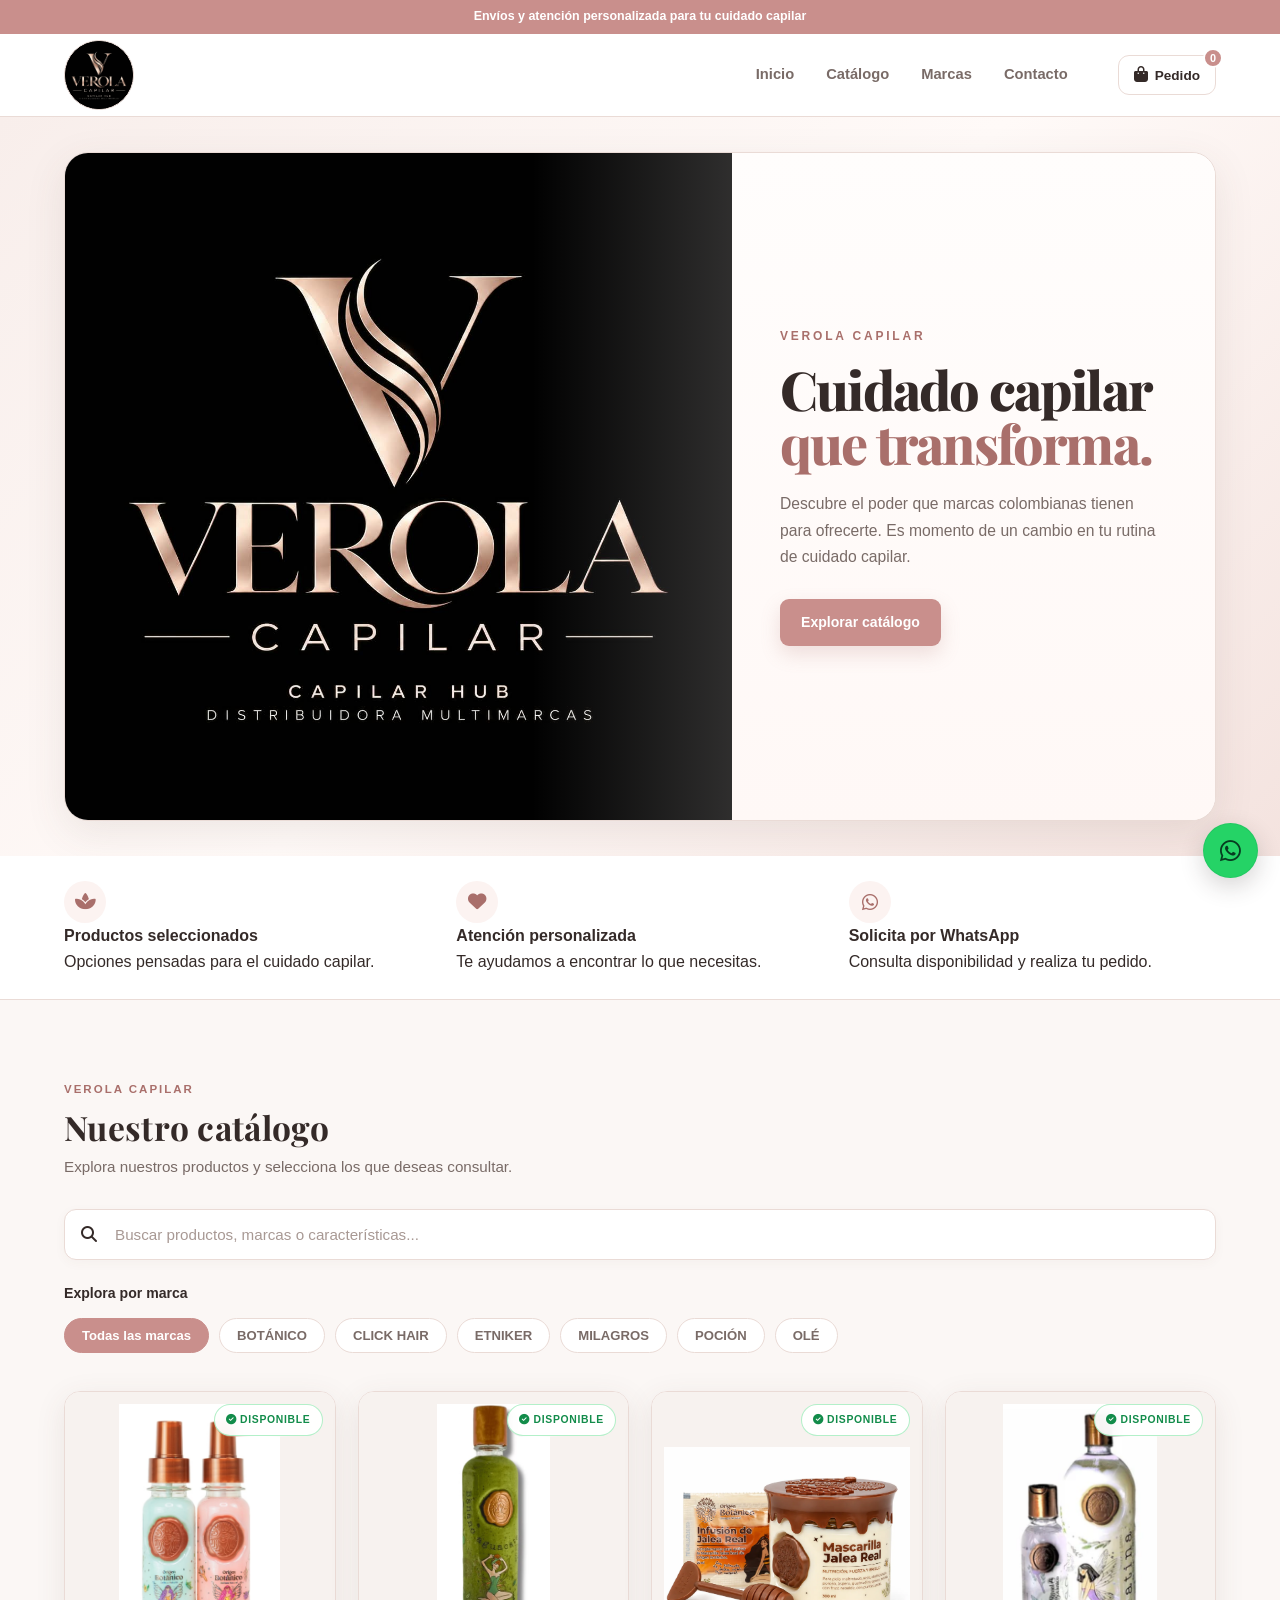
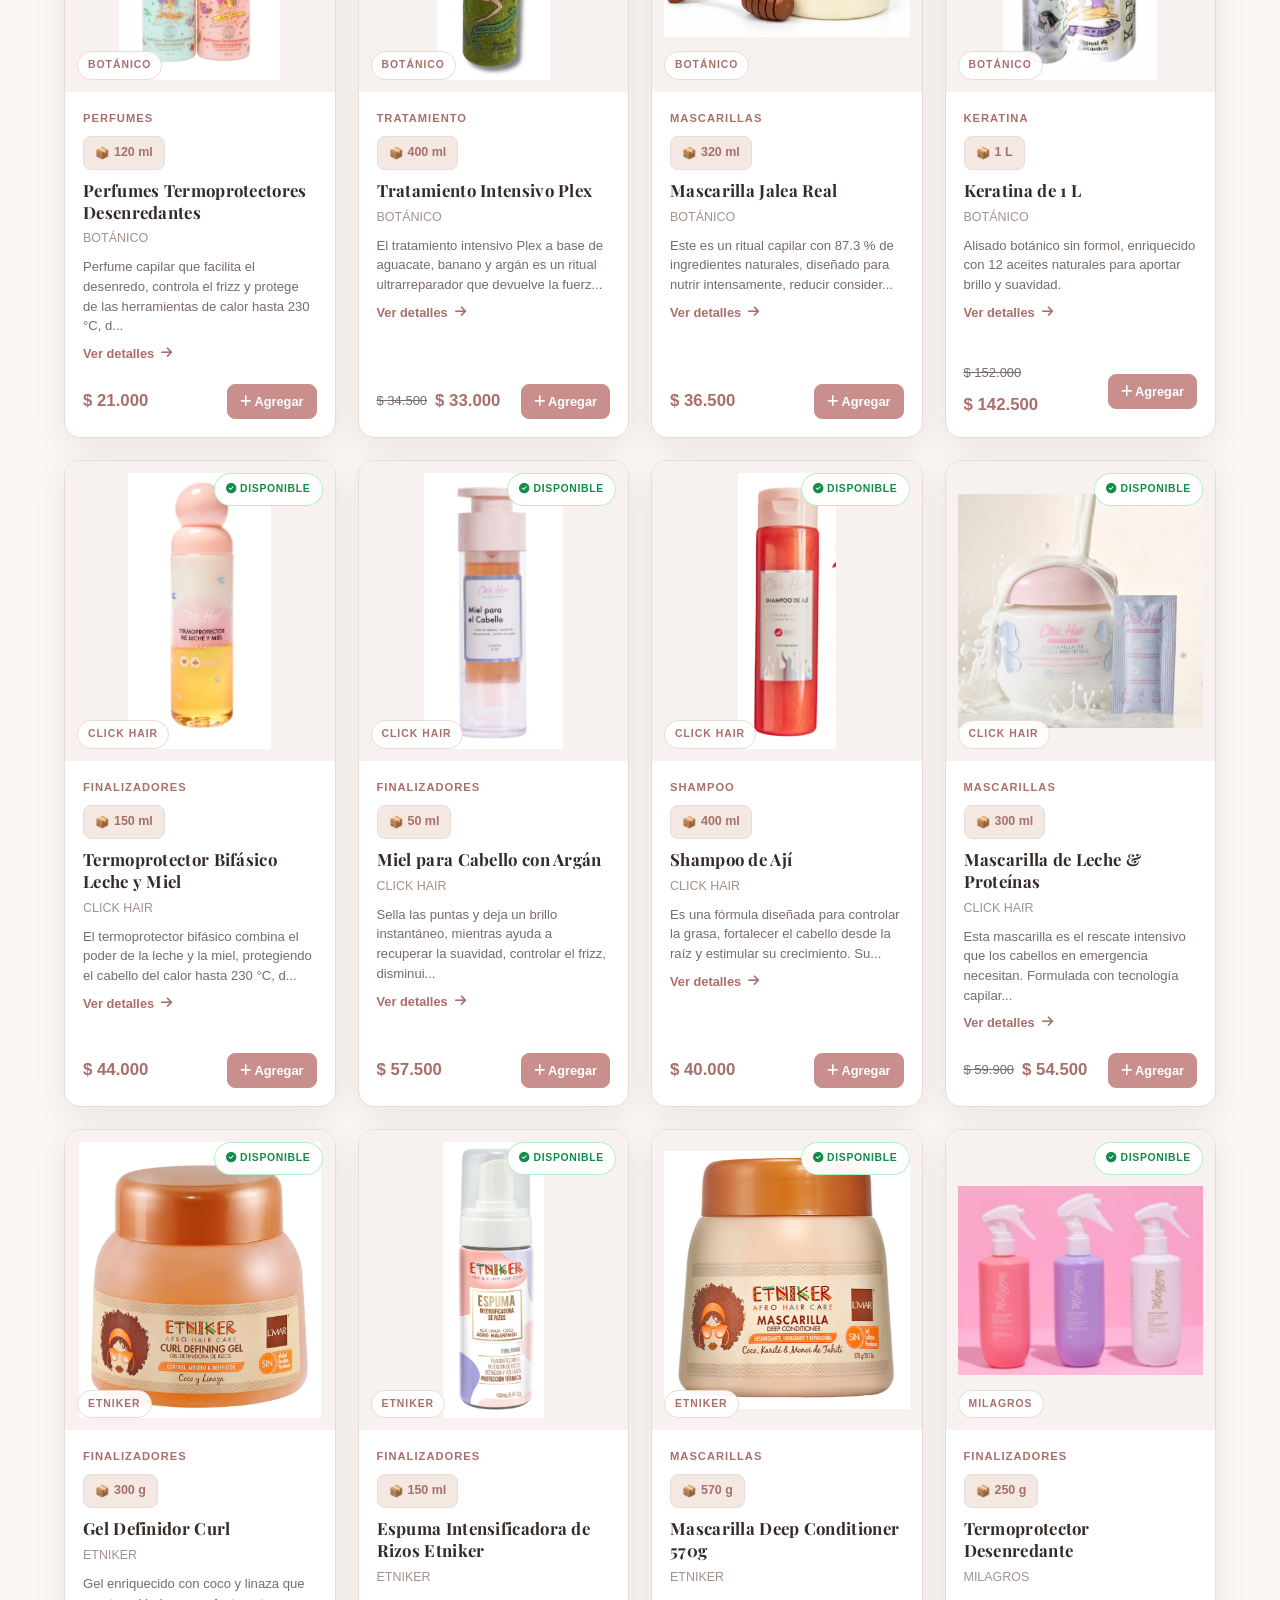
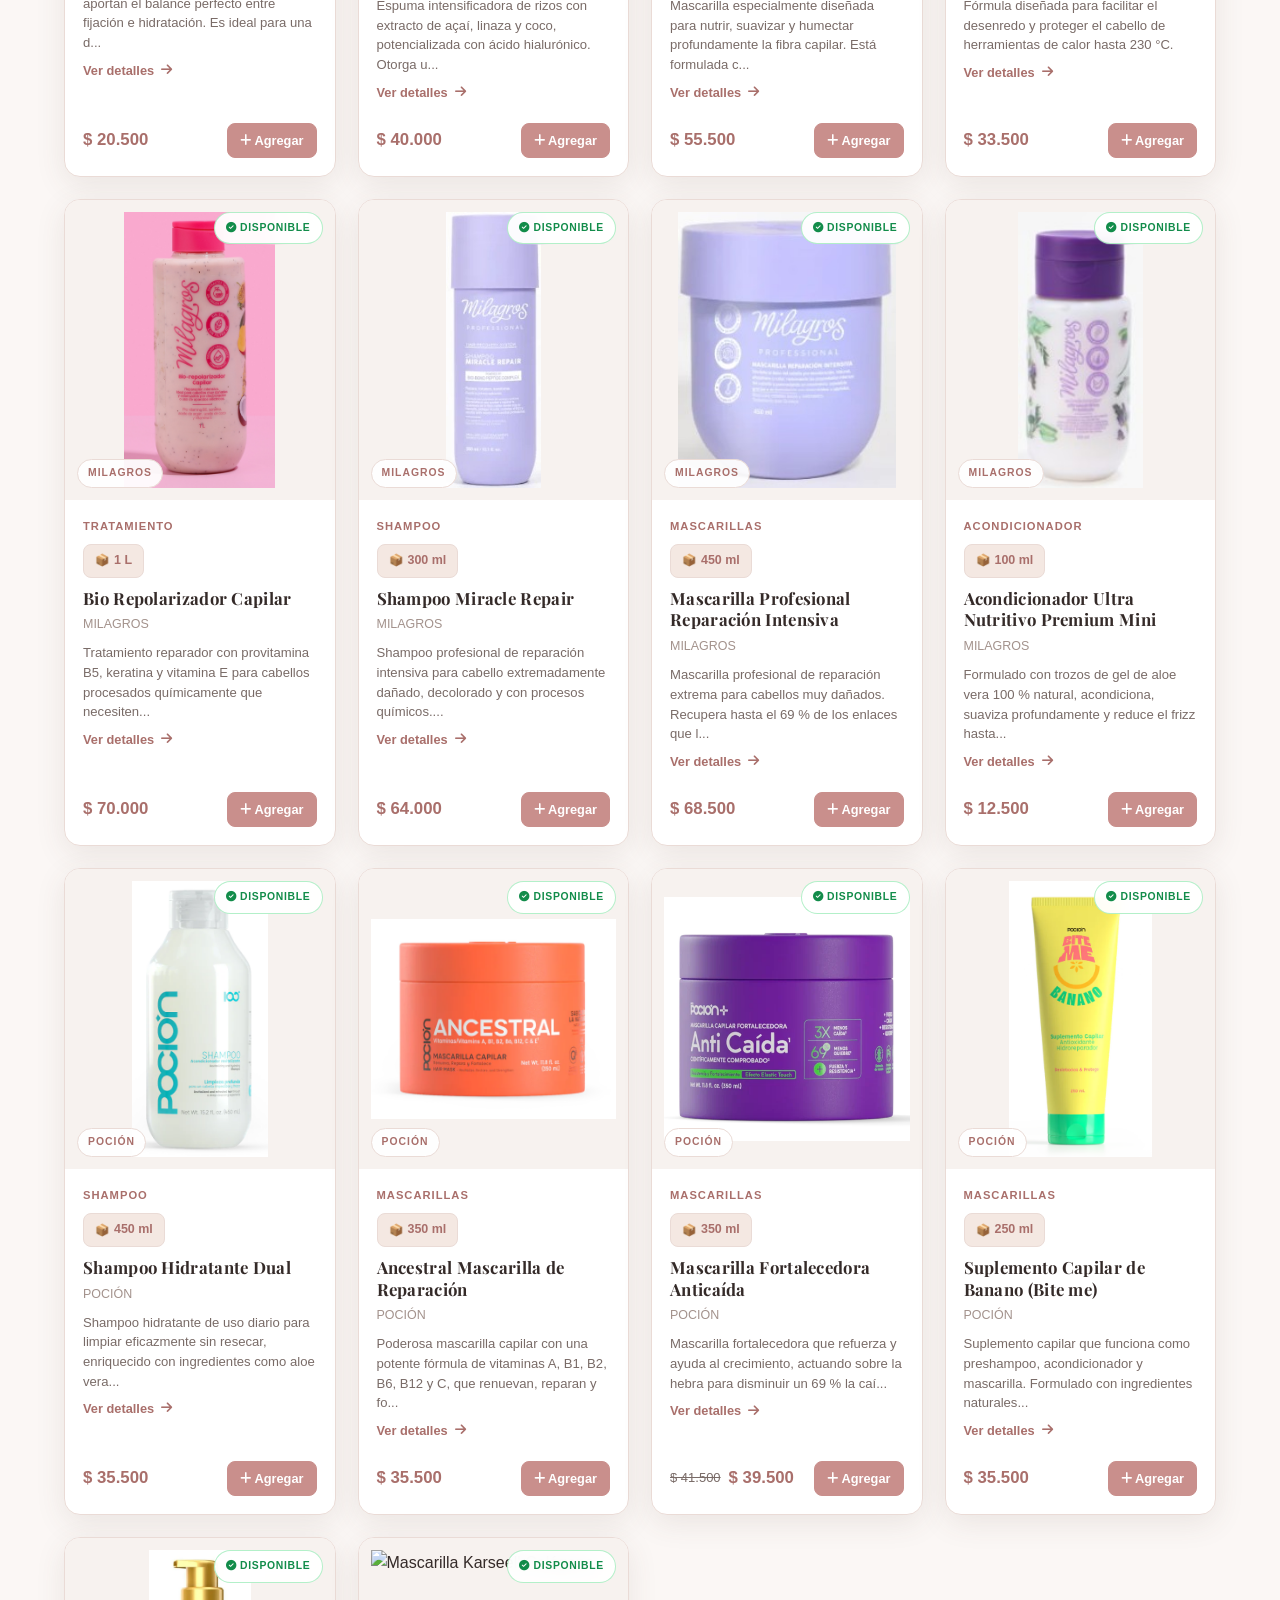
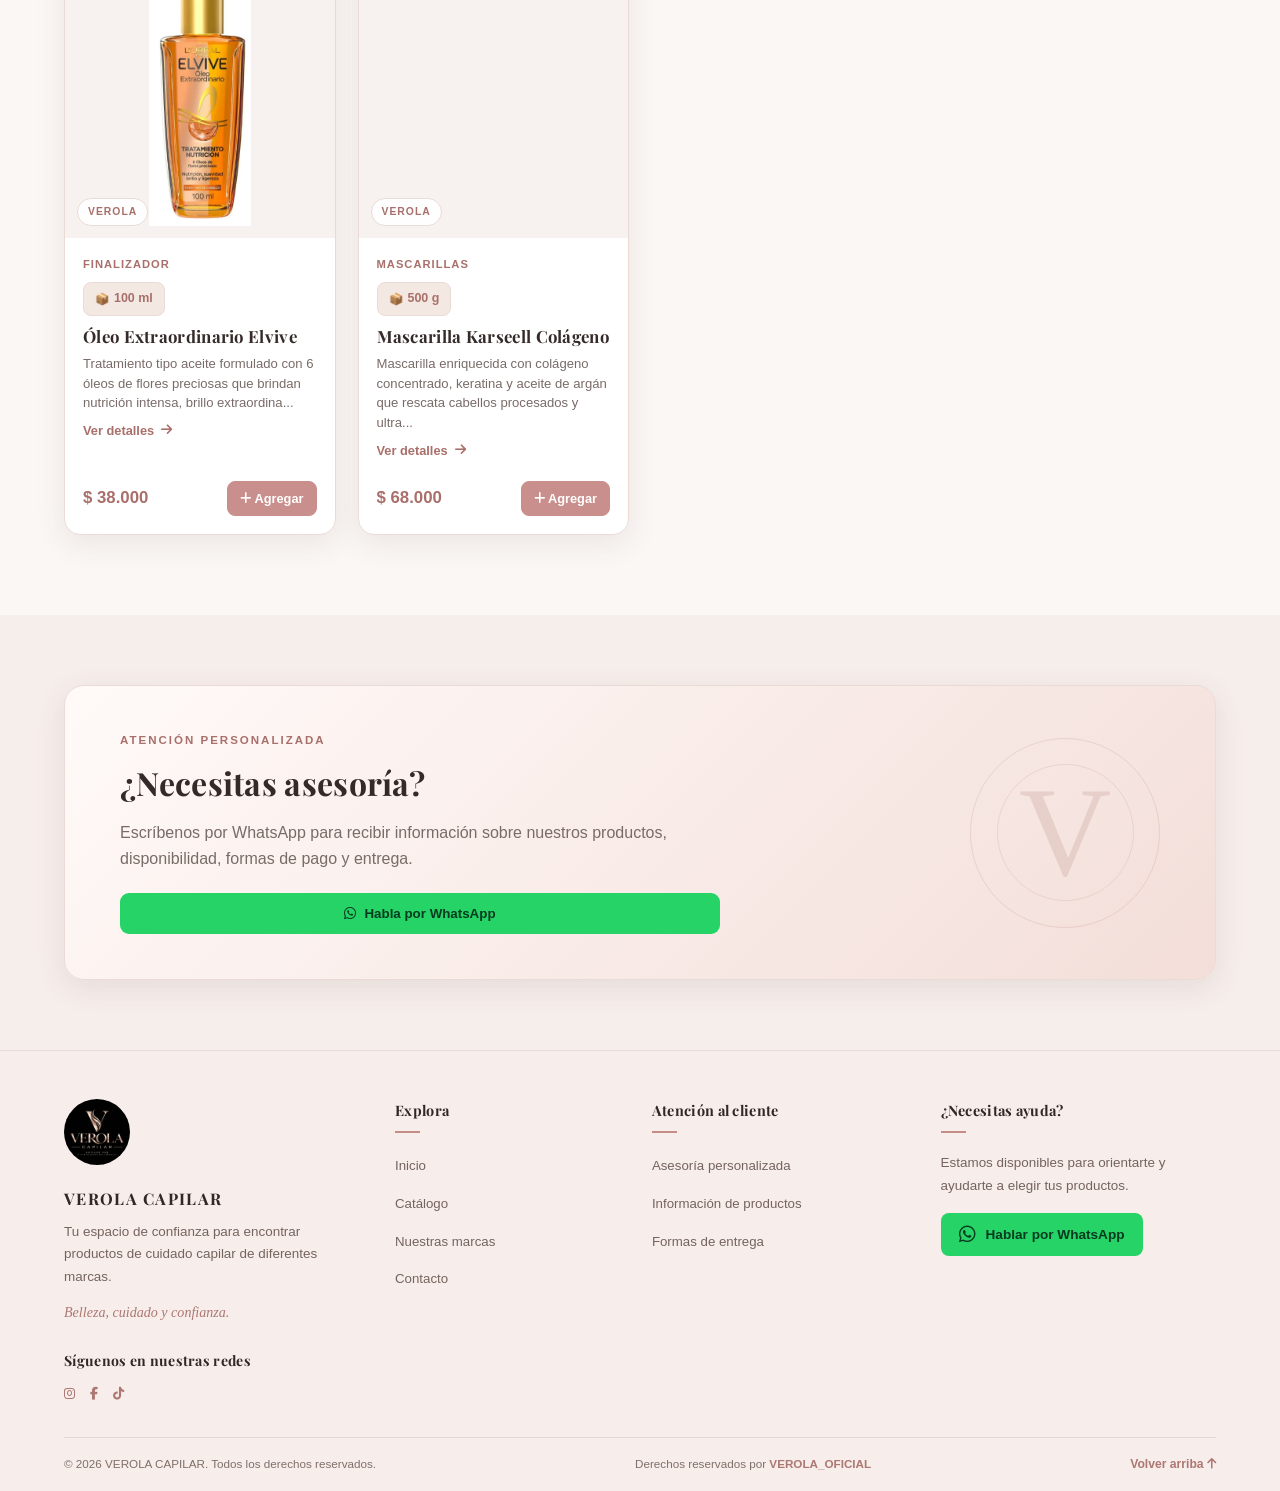
==== index.html @ 1de44d7d "Primera versión de VEROLA CAPILAR" ====
<!DOCTYPE html>
<html lang="es">

<head>
    <meta charset="UTF-8">
    <meta name="viewport" content="width=device-width, initial-scale=1.0">

    <meta
        name="description"
        content="VEROLA CAPILAR - Catálogo profesional de productos para el cuidado del cabello."
    >

    <meta name="theme-color" content="#c98f8c">

    <title>VEROLA CAPILAR | Catálogo</title>

    <!-- Fuentes e iconos -->
    <link
        rel="stylesheet"
        href="https://cdnjs.cloudflare.com/ajax/libs/font-awesome/6.7.2/css/all.min.css"
    >

    <!-- Estilos principales -->
    <link rel="stylesheet" href="css/styles.css">
</head>

<body>

    <!-- ==========================================
         BARRA SUPERIOR
    =========================================== -->

    <div class="top-bar">
        <div class="container top-bar-container">
            <span>
                Envíos y atención personalizada para tu cuidado capilar
            </span>
        </div>
    </div>


    <!-- ==========================================
         ENCABEZADO Y NAVEGACIÓN
    =========================================== -->

    <header class="header">
        <div class="container header-container">

            <!-- Logo -->
            <a
                href="index.html"
                class="logo"
                aria-label="VEROLA CAPILAR - Inicio"
            >
                <img
                    src="img/logo-verola.jpeg"
                    alt="Logo VEROLA CAPILAR"
                >
            </a>

            <!-- Menú principal -->
            <nav class="nav" aria-label="Navegación principal">
                <a href="index.html">Inicio</a>
                <a href="#catalogo">Catálogo</a>
                <a href="#marcas">Marcas</a>
                <a href="#contacto">Contacto</a>
            </nav>

            <!-- Botón del pedido -->
            <button
                type="button"
                class="cart-button"
                onclick="abrirCarrito()"
                aria-label="Abrir pedido"
            >
                <span class="cart-icon">
                    <i class="fa-solid fa-bag-shopping"></i>
                </span>

                <span class="cart-text">Pedido</span>

                <span
                    id="contador-carrito"
                    class="cart-counter"
                    aria-live="polite"
                >0</span>
            </button>

        </div>
    </header>


    <!-- ==========================================
         CONTENIDO PRINCIPAL
    =========================================== -->

    <main>

        <!-- Portada principal -->
        <section id="inicio" class="hero">
            <div class="container hero-container">

                <div class="hero-image">
                    <img
                        src="img/hero-verola.jpeg"
                        alt="Productos profesionales VEROLA CAPILAR"
                    >
                </div>

                <div class="hero-content">
                    <span class="hero-subtitle">
                        VEROLA CAPILAR
                    </span>

                    <h1>
                        Cuidado capilar
                        <span>que transforma.</span>
                    </h1>

                    <p>
                        Descubre el poder que
                        marcas colombianas tienen para ofrecerte.
                        Es momento de un cambio en tu rutina de cuidado capilar.
                    </p>

                    <div class="hero-actions">
                        <a
                            href="#catalogo"
                            class="button button-primary"
                        >
                            Explorar catálogo
                        </a>
                    </div>
                </div>

            </div>
        </section>


        <!-- Portada individual de cada marca -->
        <section
            id="marca-portada"
            class="brand-hero"
            hidden
        >
            <div class="container brand-hero-inner">

                <a class="brand-back" href="index.html">
                    <i class="fa-solid fa-arrow-left"></i>
                    Volver a todas las marcas
                </a>

                <div class="brand-logo-frame">
                    <img
                        id="brand-logo-image"
                        src=""
                        alt=""
                        hidden
                    >

                    <span
                        id="brand-logo-text"
                        class="brand-logo-text"
                    >
                        MILAGROS
                    </span>
                </div>

                <span class="section-eyebrow">
                    CATÁLOGO POR MARCA
                </span>

                <h1 id="brand-title">
                    Productos MILAGROS
                </h1>

                <p id="brand-description">
                    Descubre los productos de esta marca.
                </p>

                <a
                    href="#catalogo"
                    class="button button-primary"
                >
                    Ver productos
                </a>

            </div>
        </section>


        <!-- Beneficios de la tienda -->
        <section class="benefits">
            <div class="container benefits-grid">

                <div class="benefit-item">
                    <span class="benefit-icon">
                        <i class="fa-solid fa-spa"></i>
                    </span>

                    <div>
                        <strong>Productos seleccionados</strong>
                        <p>
                            Opciones pensadas para el cuidado capilar.
                        </p>
                    </div>
                </div>

                <div class="benefit-item">
                    <span class="benefit-icon">
                        <i class="fa-solid fa-heart"></i>
                    </span>

                    <div>
                        <strong>Atención personalizada</strong>
                        <p>
                            Te ayudamos a encontrar lo que necesitas.
                        </p>
                    </div>
                </div>

                <div class="benefit-item">
                    <span class="benefit-icon">
                        <i class="fa-brands fa-whatsapp"></i>
                    </span>

                    <div>
                        <strong>Solicita por WhatsApp</strong>
                        <p>
                            Consulta disponibilidad y realiza tu pedido.
                        </p>
                    </div>
                </div>

            </div>
        </section>


        <!-- ======================================
             CATÁLOGO DE PRODUCTOS
        ======================================= -->

        <section id="catalogo" class="catalogo">
            <div class="container">

                <!-- Encabezado del catálogo -->
                <div class="section-header">
                    <span class="section-eyebrow">
                        VEROLA CAPILAR
                    </span>

                    <h2>Nuestro catálogo</h2>

                    <p>
                        Explora nuestros productos y selecciona
                        los que deseas consultar.
                    </p>
                </div>

                <!-- Buscador -->
                <div class="search-container">
                    <div class="search-box">

                        <span
                            class="search-icon"
                            aria-hidden="true"
                        >
                            <i class="fa-solid fa-magnifying-glass"></i>
                        </span>

                        <input
                            type="search"
                            id="buscador"
                            placeholder="Buscar productos, marcas o características..."
                            autocomplete="off"
                            oninput="buscarProductos()"
                            aria-label="Buscar productos"
                        >

                    </div>
                </div>

                <!-- Filtros por marca -->
                <div class="filter-title" id="marcas">
                    <span>Explora por marca</span>
                </div>

                <div
                    id="categorias"
                    class="categories"
                    aria-label="Marcas de productos"
                >
                    <!-- Las marcas se generan desde app.js -->
                </div>

                <!-- Contenedor de productos -->
                <div
                    id="productos"
                    class="products-grid"
                    aria-live="polite"
                >
                    <!-- Los productos se generan desde app.js -->
                </div>

            </div>
        </section>


        <!-- ======================================
             CONTACTO Y ASESORÍA
        ======================================= -->

        <section id="contacto" class="contact-section">
            <div class="container">

                <div class="contact-card">

                    <div class="contact-content">
                        <span class="section-eyebrow">
                            ATENCIÓN PERSONALIZADA
                        </span>

                        <h2>¿Necesitas asesoría?</h2>

                        <p>
                            Escríbenos por WhatsApp para recibir
                            información sobre nuestros productos,
                            disponibilidad, formas de pago y entrega.
                        </p>

                        <button
                            type="button"
                            class="whatsapp-button contact-whatsapp"
                            onclick="solicitarAsesoriasWhatsApp()"
                        >
                            <i class="fa-brands fa-whatsapp"></i>
                            <span>Habla por WhatsApp</span>
                        </button>
                    </div>

                    <div class="contact-decoration">
                        <span>V</span>
                    </div>

                </div>

            </div>
        </section>

    </main>


    <!-- ==========================================
         CARRITO DE COMPRAS / PEDIDO
    =========================================== -->

    <div
        id="carrito-overlay"
        class="cart-overlay"
        onclick="cerrarCarrito(event)"
    >
        <aside
            class="cart"
            role="dialog"
            aria-modal="true"
            aria-labelledby="titulo-carrito"
        >

            <!-- Cabecera -->
            <div class="cart-header">
                <div>
                    <span class="cart-eyebrow">
                        VEROLA CAPILAR
                    </span>

                    <h2 id="titulo-carrito">
                        Tu pedido
                    </h2>
                </div>

                <button
                    type="button"
                    class="close-cart"
                    onclick="cerrarCarrito()"
                    aria-label="Cerrar pedido"
                >
                    <i class="fa-solid fa-xmark"></i>
                </button>
            </div>

            <!-- Productos seleccionados -->
            <div id="carrito-productos">
                <!-- El contenido se genera desde app.js -->
            </div>

            <!-- Resumen y acciones -->
            <div class="cart-footer">

                <div class="cart-total">
                    <span>Total aproximado</span>

                    <strong id="carrito-total">
                        $0
                    </strong>
                </div>

                <button
                    type="button"
                    class="whatsapp-button"
                    onclick="enviarPedidoWhatsApp()"
                >
                    <i class="fa-brands fa-whatsapp"></i>
                    <span>Solicitar pedido por WhatsApp</span>
                </button>

                <button
                    type="button"
                    class="clear-cart"
                    onclick="vaciarCarrito()"
                >
                    <i class="fa-solid fa-trash-can"></i>
                    Vaciar pedido
                </button>

            </div>

        </aside>
    </div>


    <!-- ==========================================
         BOTÓN FLOTANTE DE WHATSAPP
    =========================================== -->

    <button
        type="button"
        class="whatsapp-floating"
        onclick="solicitarAsesoriasWhatsApp()"
        aria-label="Contactar a VEROLA CAPILAR por WhatsApp"
        title="Hablar por WhatsApp"
    >
        <i class="fa-brands fa-whatsapp"></i>
    </button>


    <!-- ==========================================
         PIE DE PÁGINA
    =========================================== -->

    <footer id="footer" class="footer">
        <div class="container footer-container">

            <div class="footer-grid">

                <!-- Información de la marca -->
                <div class="footer-brand">
                    <img
                        src="img/logo-verola.jpeg"
                        alt="VEROLA CAPILAR"
                        class="footer-logo"
                    >

                    <h3>VEROLA CAPILAR</h3>

                    <p>
                        Tu espacio de confianza para encontrar
                        productos de cuidado capilar de diferentes marcas.
                    </p>

                    <span class="footer-slogan">
                        Belleza, cuidado y confianza.
                    </span>
                </div>

                <!-- Navegación -->
                <div class="footer-column">
                    <h4>Explora</h4>

                    <ul>
                        <li><a href="#inicio">Inicio</a></li>
                        <li><a href="#catalogo">Catálogo</a></li>
                        <li><a href="#marcas">Nuestras marcas</a></li>
                        <li><a href="#contacto">Contacto</a></li>
                    </ul>
                </div>

                <!-- Atención al cliente -->
                <div class="footer-column">
                    <h4>Atención al cliente</h4>

                    <ul>
                        <li>
                            <a
                                href="#contacto"
                                onclick="solicitarAsesoriasWhatsApp(); return false;"
                            >
                                Asesoría personalizada
                            </a>
                        </li>

                        <li>
                            <a
                                href="#contacto"
                                onclick="solicitarAsesoriasWhatsApp(); return false;"
                            >
                                Información de productos
                            </a>
                        </li>

                        <li>
                            <a
                                href="#contacto"
                                onclick="solicitarAsesoriasWhatsApp(); return false;"
                            >
                                Formas de entrega
                            </a>
                        </li>
                    </ul>
                </div>

                <!-- Contacto por WhatsApp -->
                <div class="footer-column footer-contact">
                    <h4>¿Necesitas ayuda?</h4>

                    <p>
                        Estamos disponibles para orientarte
                        y ayudarte a elegir tus productos.
                    </p>

                    <button
                        type="button"
                        class="footer-whatsapp"
                        onclick="solicitarAsesoriasWhatsApp()"
                    >
                        <i class="fa-brands fa-whatsapp"></i>
                        <span>Hablar por WhatsApp</span>
                    </button>
                </div>

            </div>


            <!-- Redes sociales -->
            <div class="footer-social">
                <h4>Síguenos en nuestras redes</h4>

                <div class="social-links">
                    <a
                        href="#"
                        aria-label="Instagram"
                        title="Instagram"
                    >
                        <i class="fa-brands fa-instagram"></i>
                    </a>

                    <a
                        href="#"
                        aria-label="Facebook"
                        title="Facebook"
                    >
                        <i class="fa-brands fa-facebook-f"></i>
                    </a>

                    <a
                        href="#"
                        aria-label="TikTok"
                        title="TikTok"
                    >
                        <i class="fa-brands fa-tiktok"></i>
                    </a>
                </div>
            </div>


            <!-- Información legal y navegación superior -->
            <div class="footer-bottom">
                <p>
                    © <span id="footer-year"></span>
                    VEROLA CAPILAR. Todos los derechos reservados.
                </p>

                <p>
                    Derechos reservados por
                    <strong>VEROLA_OFICIAL</strong>
                </p>

                <button
                    type="button"
                    class="back-to-top"
                    onclick="volverAlInicio()"
                >
                    Volver arriba
                    <i class="fa-solid fa-arrow-up"></i>
                </button>
            </div>

        </div>
    </footer>


    <!-- ==========================================
         ARCHIVOS JAVASCRIPT
    =========================================== -->

    <!-- Datos de los productos -->
    <script src="data/products.js"></script>

    <!-- Funcionalidades de la aplicación -->
    <script src="js/app.js"></script>

</body>
</html>
---- css/styles.css ----
/* ==========================================
   VEROLA CAPILAR
   ARCHIVO PRINCIPAL DE ESTILOS
========================================== */

@import url("./variables.css");
@import url("./base.css");

@import url("./header.css");
@import url("./hero.css");

@import url("./catalogo.css");
@import url("./productos.css");
/* @import url("./gallery.css"); */
@import url("./marcas.css");

@import url("./contacto.css");
@import url("./carrito.css");
@import url("./footer.css");

@import url("./responsive.css");
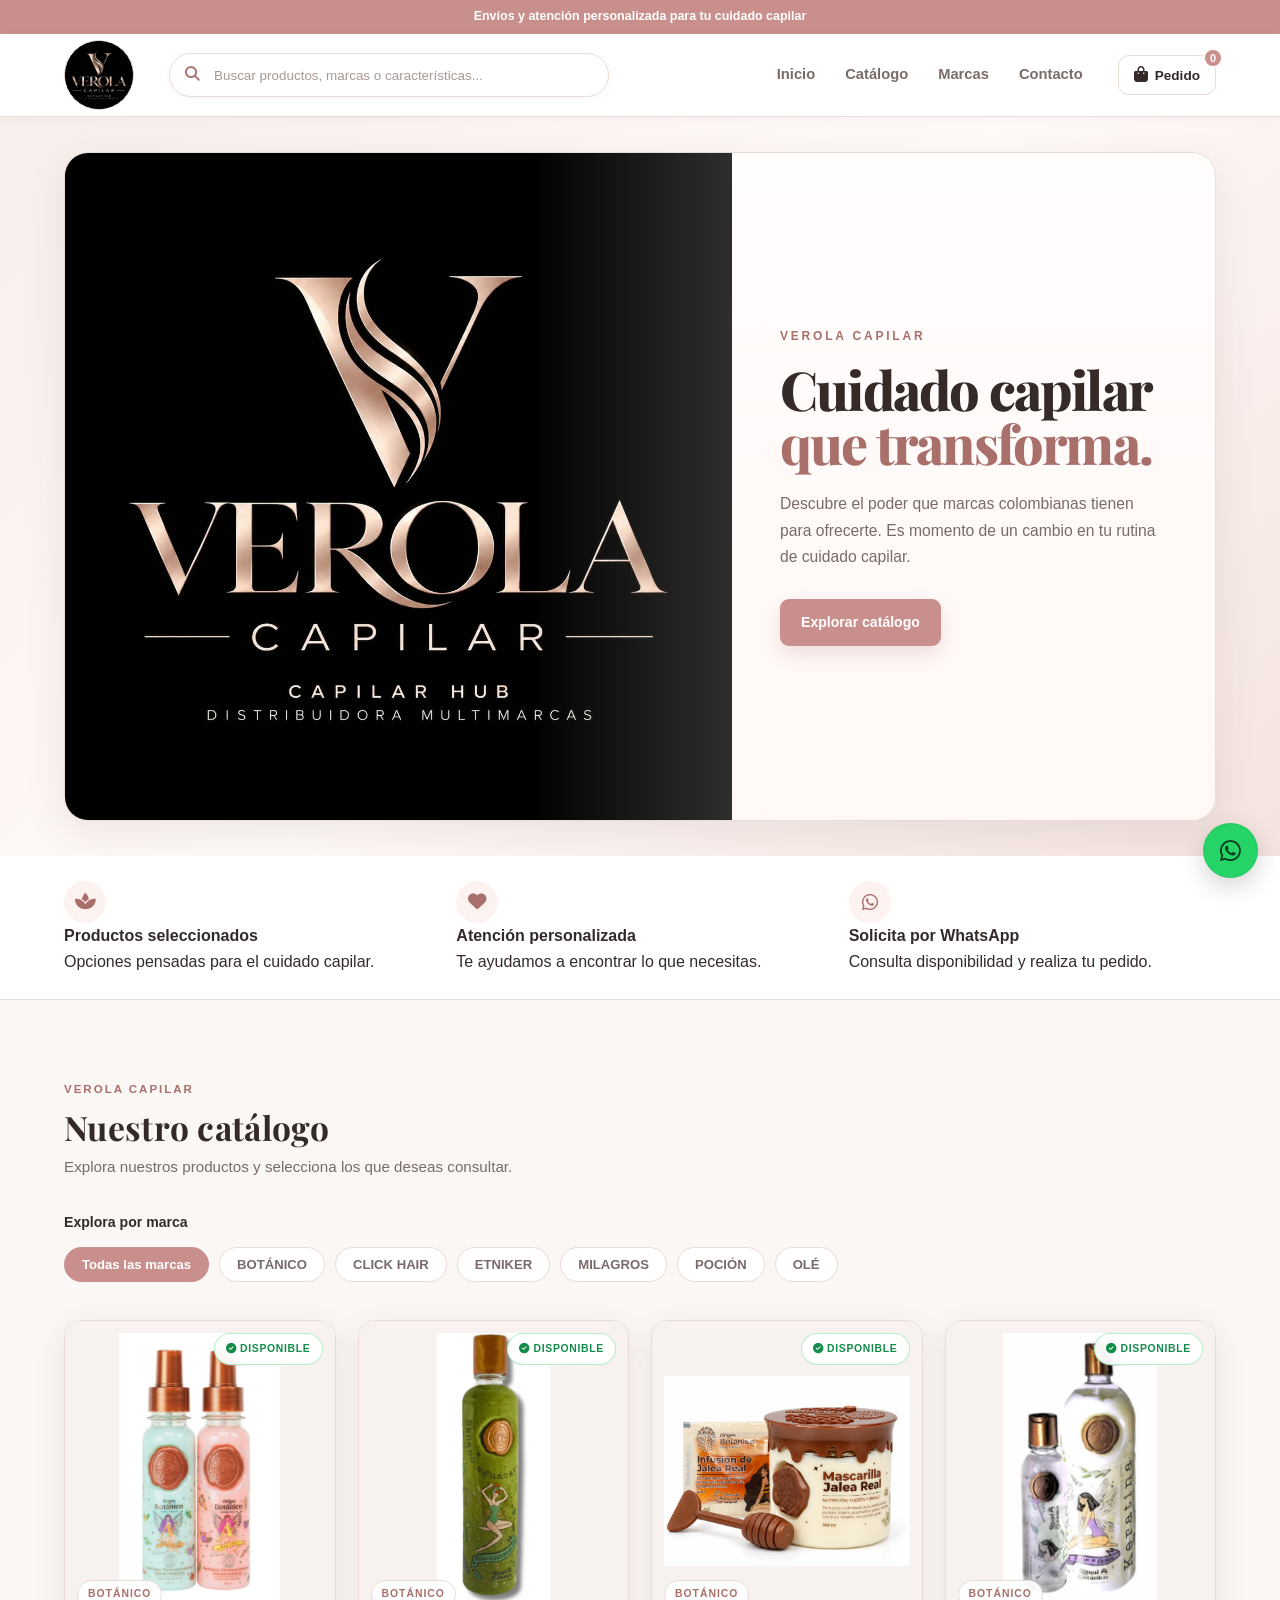
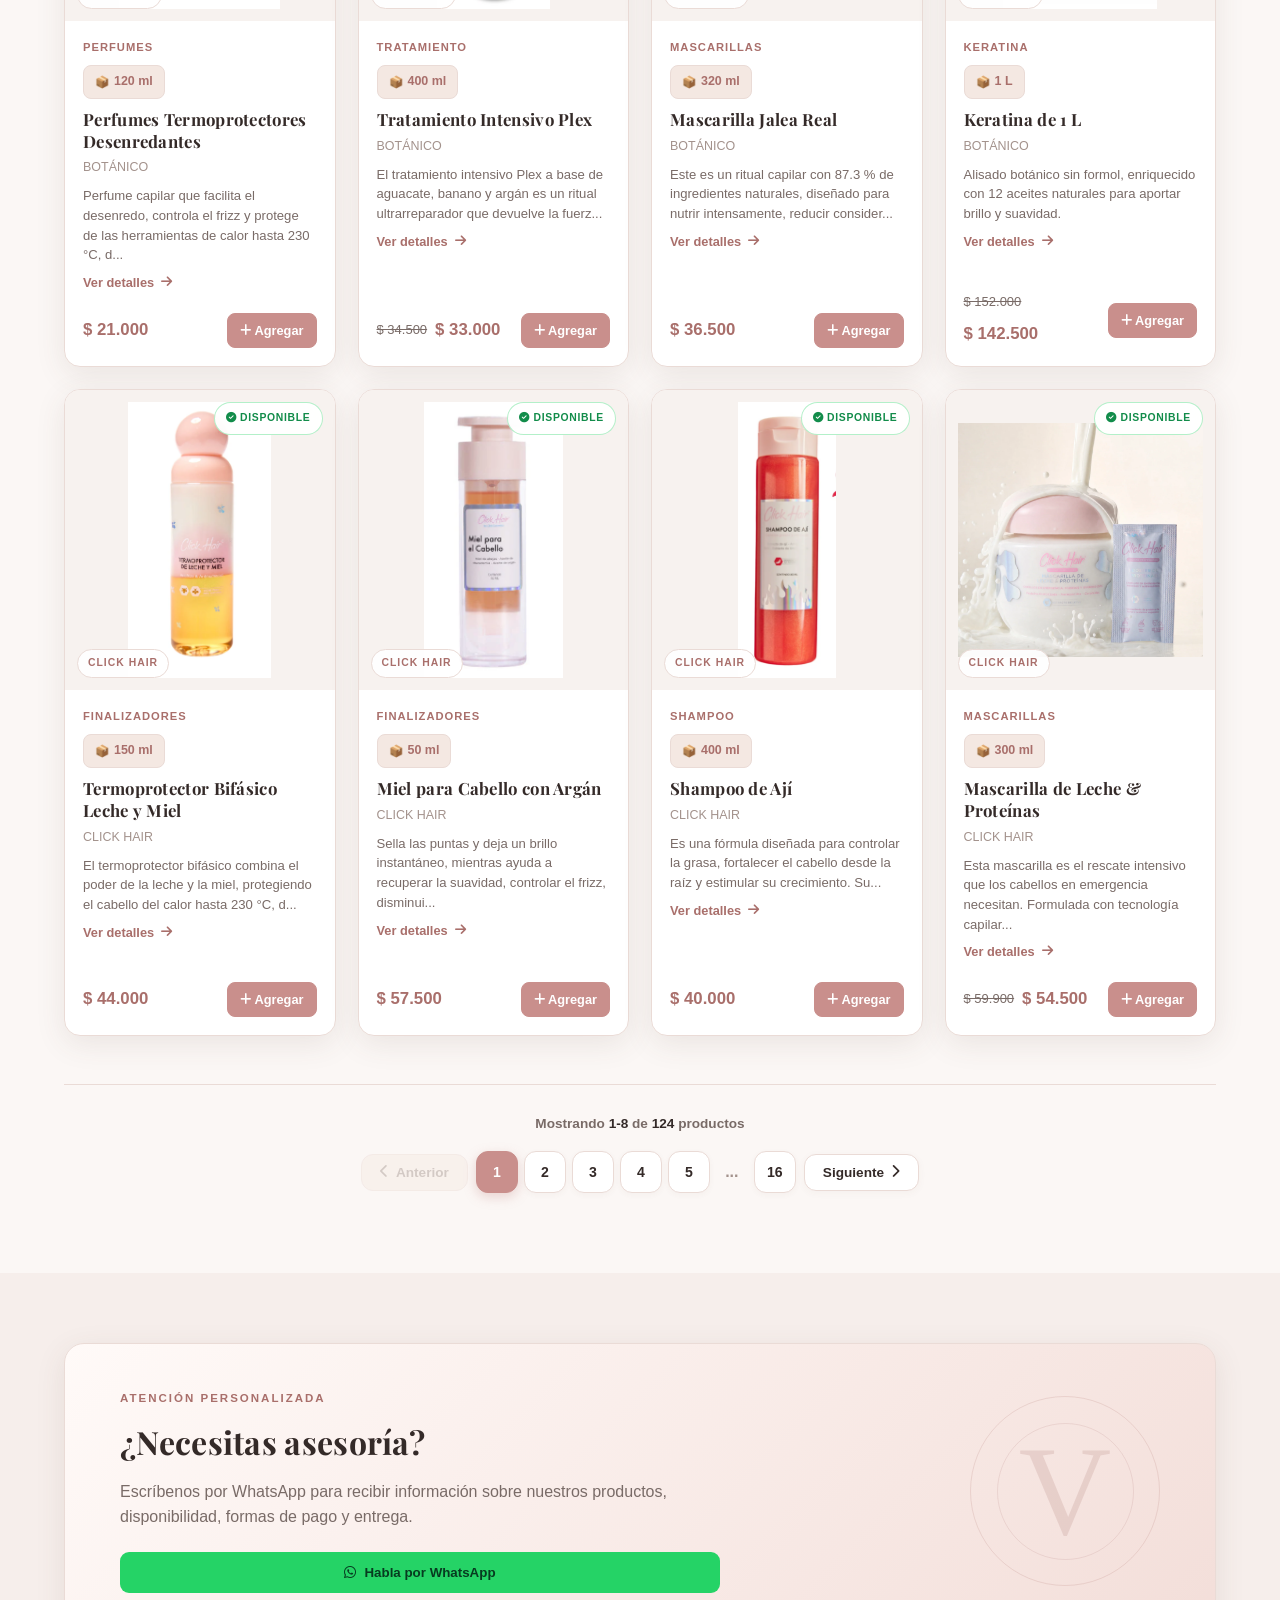
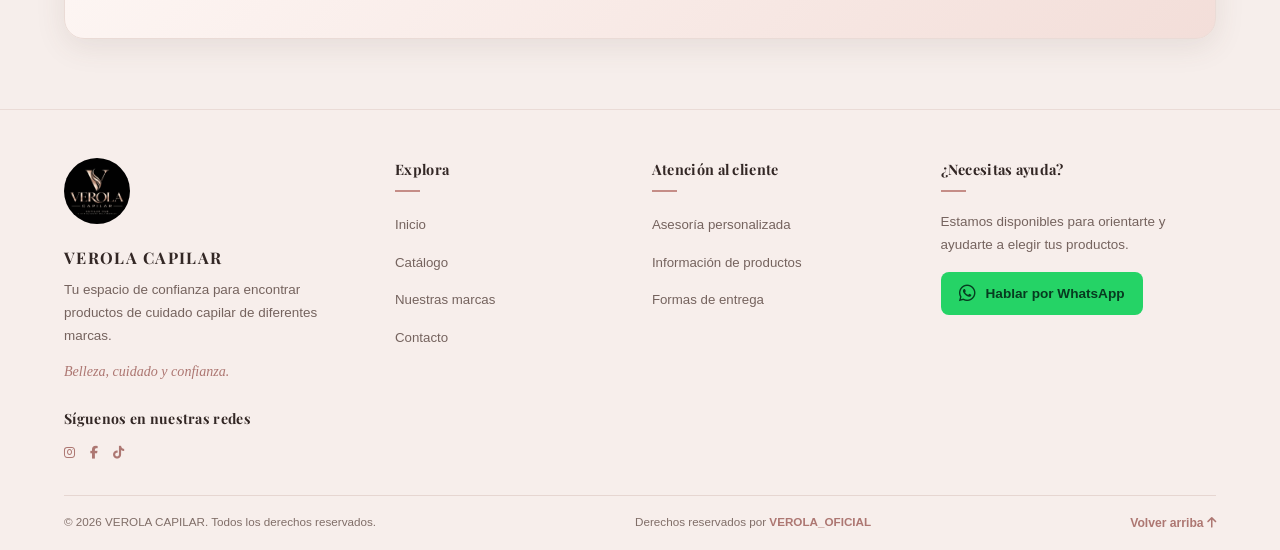
==== commit 3e715aa7: "Add search functionality in header and pagination component" ====
--- a/index.html
+++ b/index.html
@@ -58,6 +58,38 @@
                     alt="Logo VEROLA CAPILAR"
                 >
             </a>
+
+            <!-- Buscador en la parte superior -->
+            <div class="header-search">
+                <div class="search-box">
+                    <span
+                        class="search-icon"
+                        aria-hidden="true"
+                    >
+                        <i class="fa-solid fa-magnifying-glass"></i>
+                    </span>
+
+                    <input
+                        type="search"
+                        id="buscador"
+                        placeholder="Buscar productos, marcas o características..."
+                        autocomplete="off"
+                        oninput="buscarProductos()"
+                        aria-label="Buscar productos"
+                    >
+
+                    <button
+                        type="button"
+                        id="buscador-clear"
+                        class="search-clear-btn"
+                        onclick="limpiarBuscador()"
+                        aria-label="Limpiar búsqueda"
+                        hidden
+                    >
+                        <i class="fa-solid fa-xmark"></i>
+                    </button>
+                </div>
+            </div>
 
             <!-- Menú principal -->
             <nav class="nav" aria-label="Navegación principal">
@@ -258,30 +290,7 @@
                     </p>
                 </div>
 
-                <!-- Buscador -->
-                <div class="search-container">
-                    <div class="search-box">
-
-                        <span
-                            class="search-icon"
-                            aria-hidden="true"
-                        >
-                            <i class="fa-solid fa-magnifying-glass"></i>
-                        </span>
-
-                        <input
-                            type="search"
-                            id="buscador"
-                            placeholder="Buscar productos, marcas o características..."
-                            autocomplete="off"
-                            oninput="buscarProductos()"
-                            aria-label="Buscar productos"
-                        >
-
-                    </div>
-                </div>
-
-                <!-- Filtros por marca -->
+                                <!-- Filtros por marca -->
                 <div class="filter-title" id="marcas">
                     <span>Explora por marca</span>
                 </div>
@@ -302,6 +311,16 @@
                 >
                     <!-- Los productos se generan desde app.js -->
                 </div>
+
+
+                <!-- Paginación de productos -->
+                <nav
+                    id="paginacion"
+                    class="pagination-container"
+                    aria-label="Paginación de productos"
+                >
+                    <!-- Generado dinámicamente desde app.js -->
+                </nav>
 
             </div>
         </section>
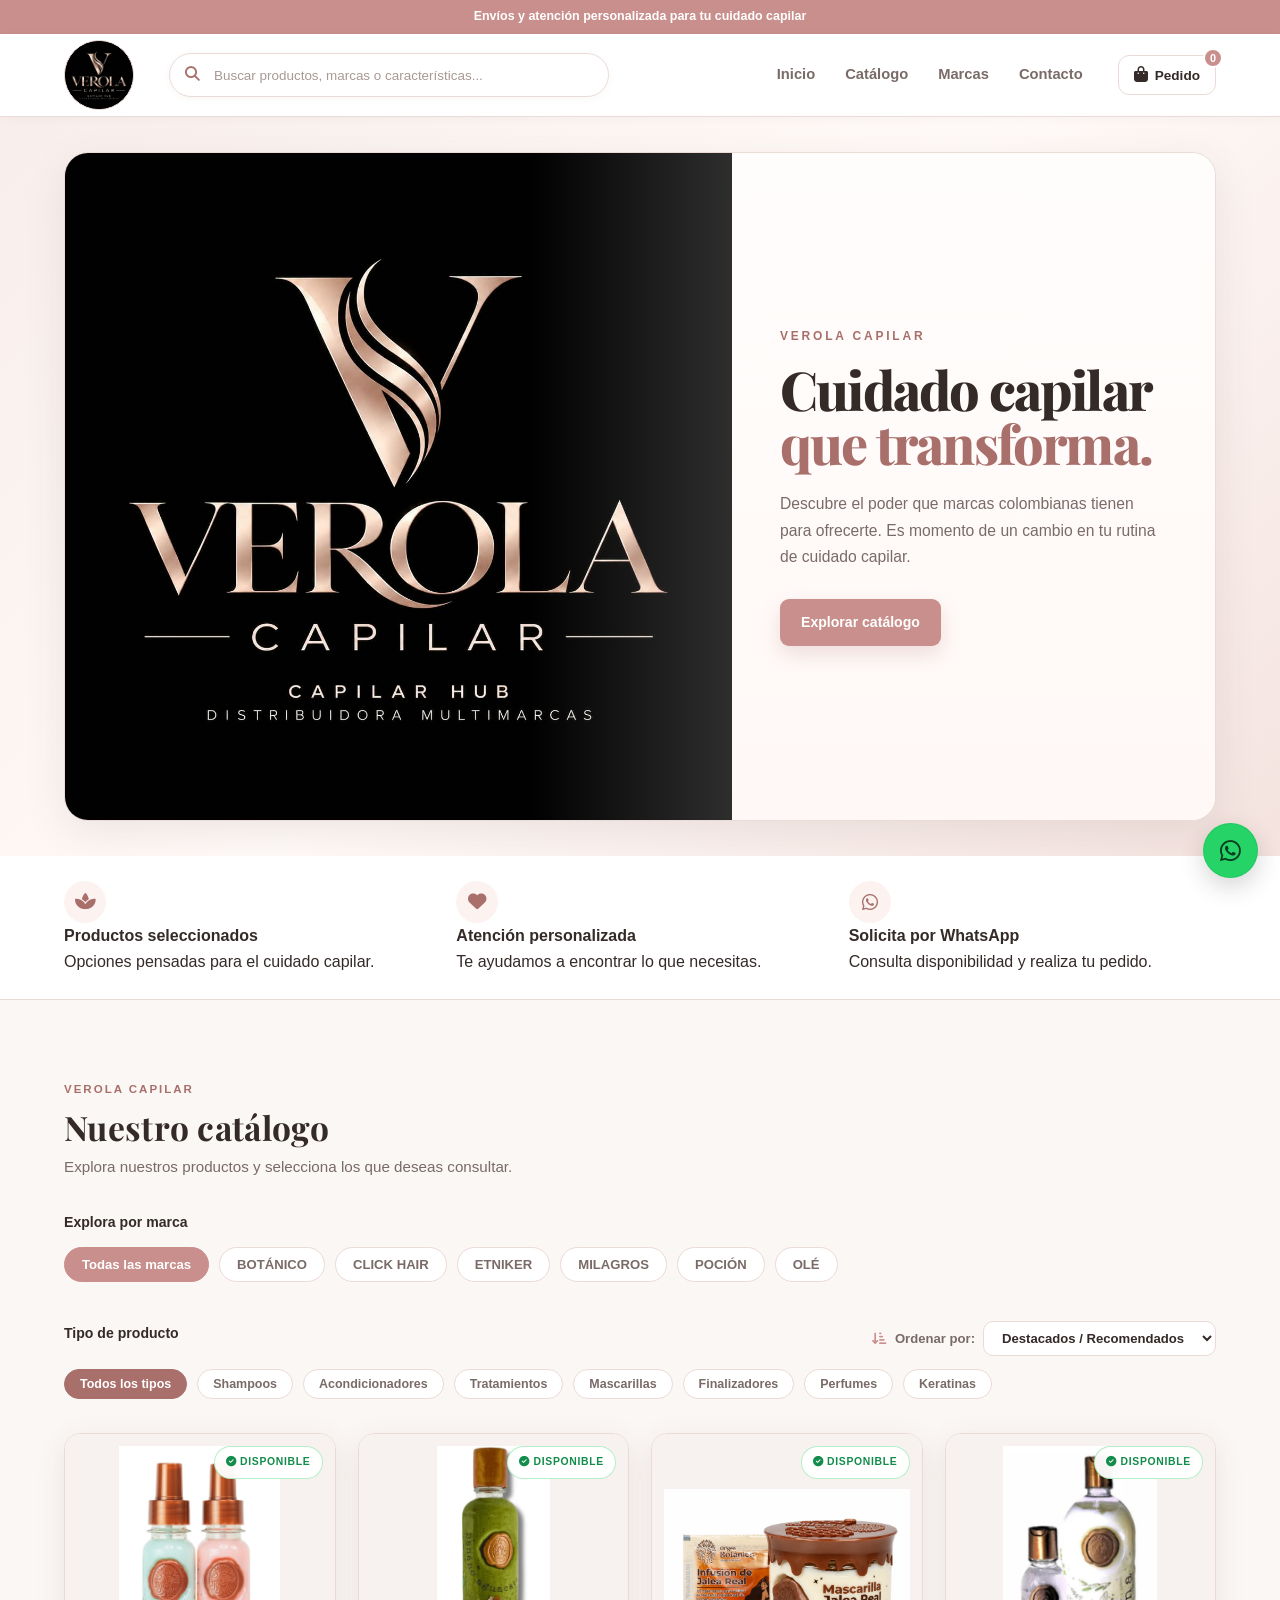
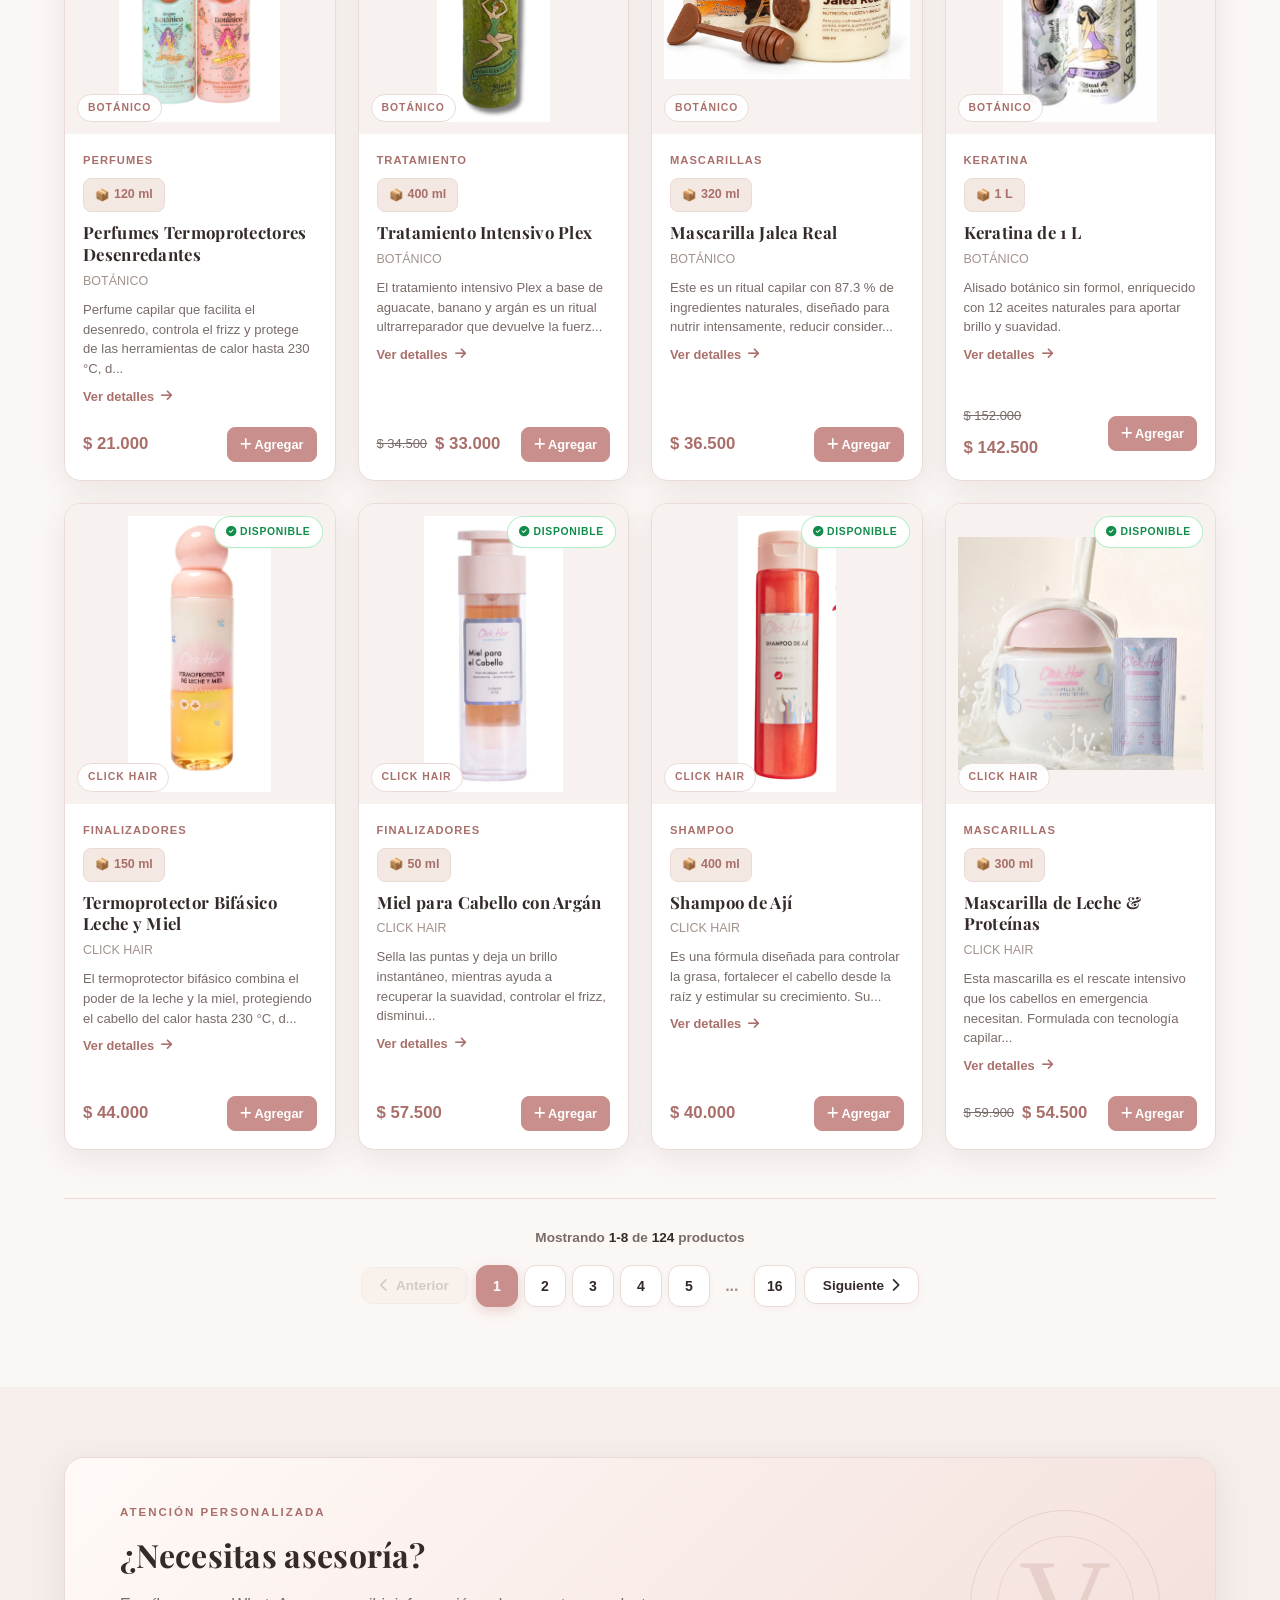
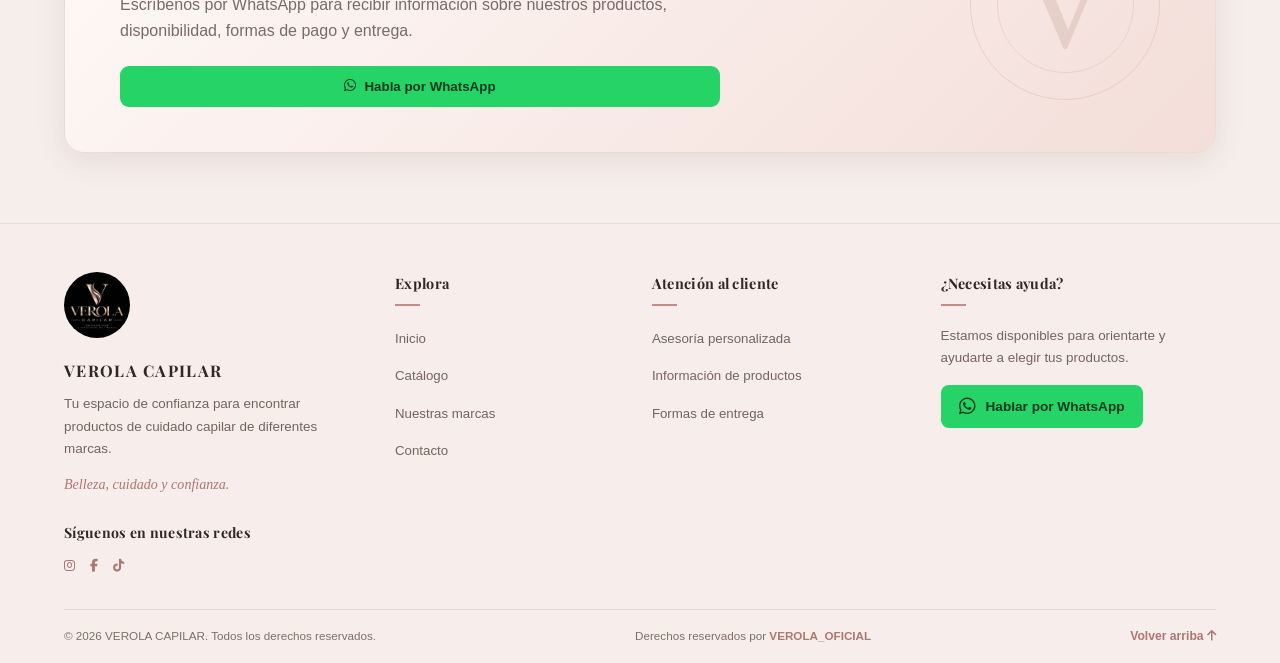
==== commit 116b9c71: "Add filter and sorting options to product catalog and implement search autocomplete suggestions" ====
--- a/index.html
+++ b/index.html
@@ -78,7 +78,7 @@
                         aria-label="Buscar productos"
                     >
 
-                    <button
+                                        <button
                         type="button"
                         id="buscador-clear"
                         class="search-clear-btn"
@@ -88,6 +88,9 @@
                     >
                         <i class="fa-solid fa-xmark"></i>
                     </button>
+
+                    <!-- Sugerencias de búsqueda rápida -->
+                    <div id="search-autocomplete" class="search-autocomplete" hidden></div>
                 </div>
             </div>
 
@@ -295,12 +298,40 @@
                     <span>Explora por marca</span>
                 </div>
 
-                <div
+                                <div
                     id="categorias"
                     class="categories"
                     aria-label="Marcas de productos"
                 >
                     <!-- Las marcas se generan desde app.js -->
+                </div>
+
+                <!-- Filtros por tipo de producto y Ordenamiento -->
+                <div class="filters-header-row">
+                    <div class="filter-title">
+                        <span>Tipo de producto</span>
+                    </div>
+
+                    <div class="sort-container">
+                        <label for="orden-productos" class="sort-label">
+                            <i class="fa-solid fa-arrow-down-short-wide"></i> Ordenar por:
+                        </label>
+                        <select id="orden-productos" class="sort-select" onchange="cambiarOrden()">
+                            <option value="destacados">Destacados / Recomendados</option>
+                            <option value="precio-menor">Precio: menor a mayor</option>
+                            <option value="precio-mayor">Precio: mayor a menor</option>
+                            <option value="nombre-az">Nombre: A - Z</option>
+                            <option value="ofertas">En oferta</option>
+                        </select>
+                    </div>
+                </div>
+
+                <div
+                    id="tipos-categoria"
+                    class="categories subcategories"
+                    aria-label="Tipos de producto"
+                >
+                    <!-- Los tipos de producto se generan desde app.js -->
                 </div>
 
                 <!-- Contenedor de productos -->
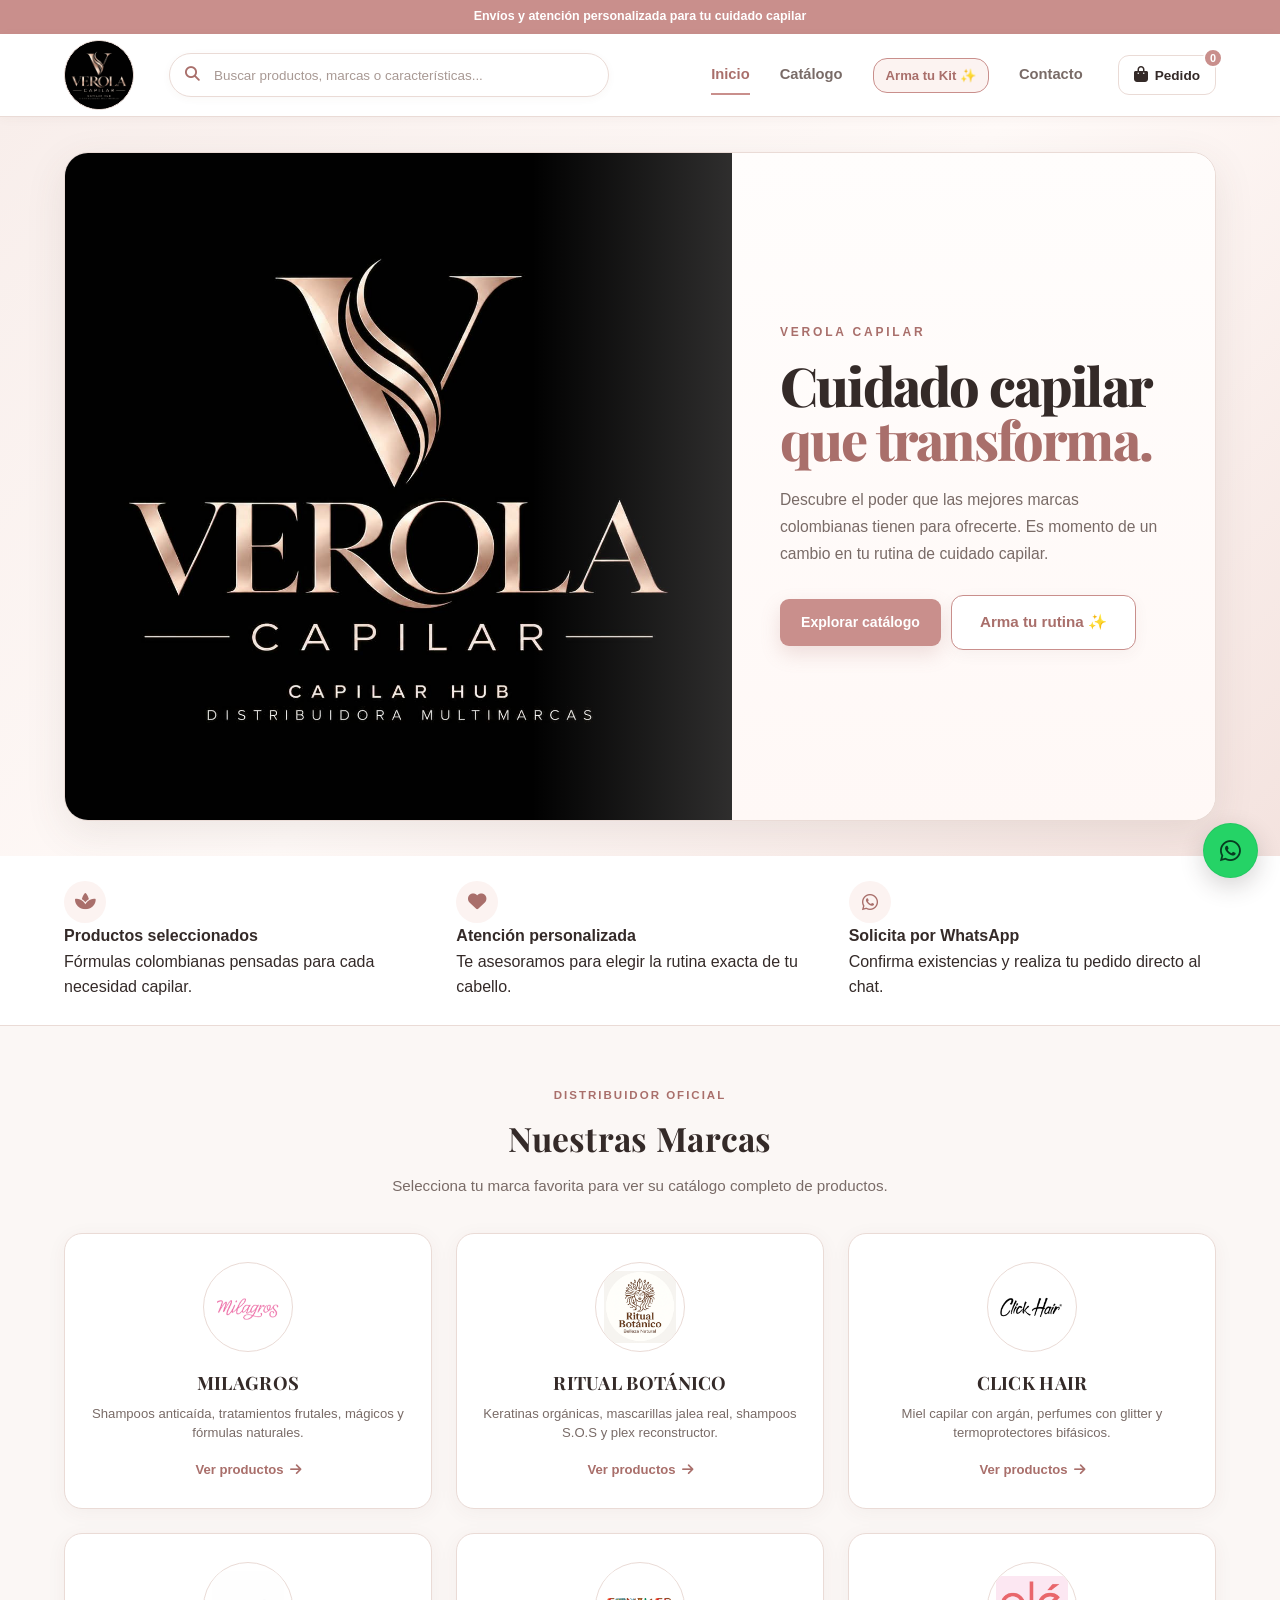
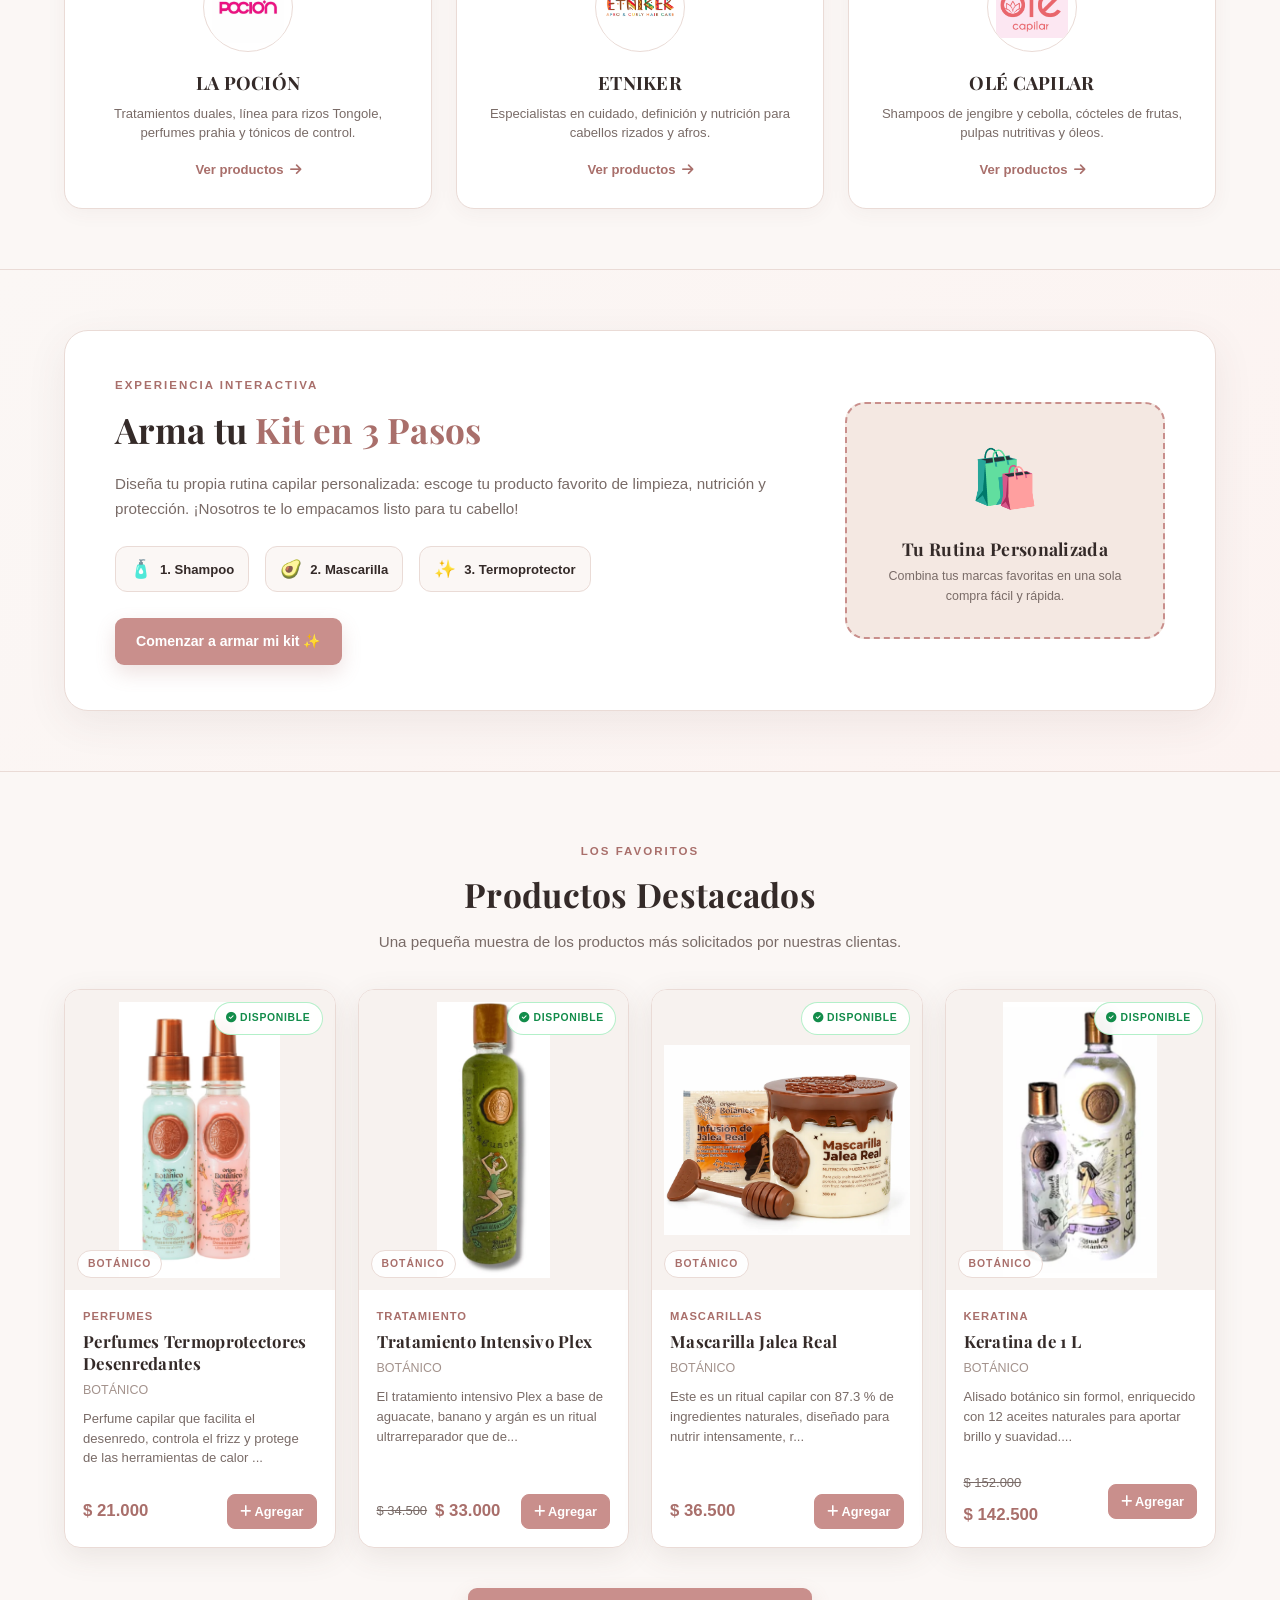
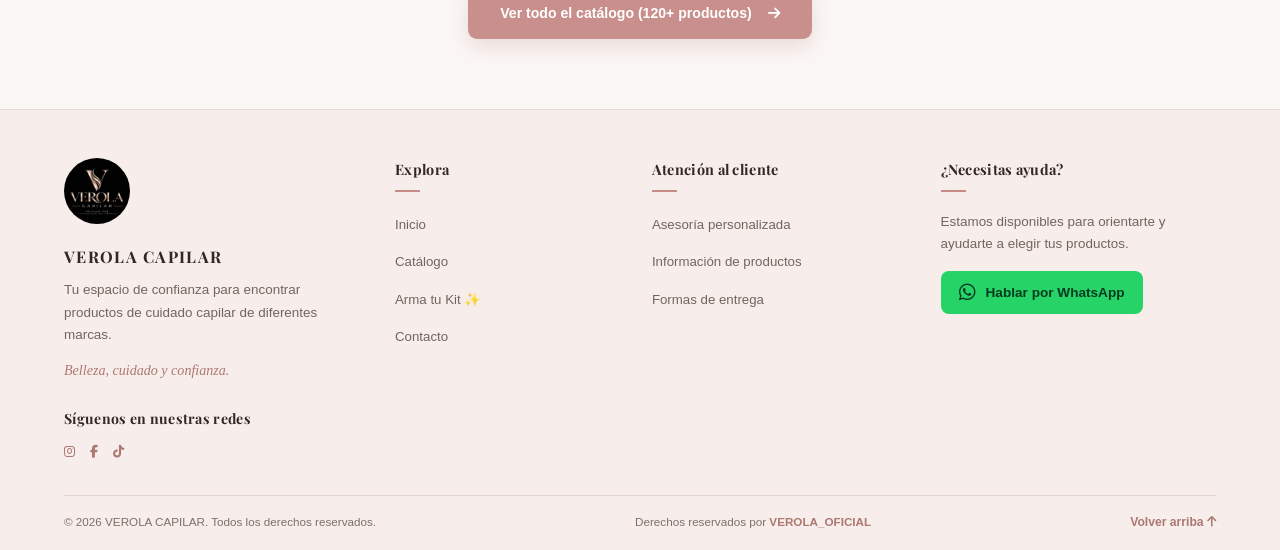
==== commit 5e2a3cbc: "Add homepage styles, enhance navigation, and implement featured products display" ====
--- a/index.html
+++ b/index.html
@@ -1,4 +1,3 @@
-
 <!DOCTYPE html>
 <html lang="es">
 
@@ -8,12 +7,12 @@
 
     <meta
         name="description"
-        content="VEROLA CAPILAR - Catálogo profesional de productos para el cuidado del cabello."
+        content="VEROLA CAPILAR - Tienda y catálogo profesional de productos para el cuidado capilar de marcas colombianas."
     >
 
     <meta name="theme-color" content="#c98f8c">
 
-    <title>VEROLA CAPILAR | Catálogo</title>
+    <title>VEROLA CAPILAR | Inicio</title>
 
     <!-- Fuentes e iconos -->
     <link
@@ -23,6 +22,7 @@
 
     <!-- Estilos principales -->
     <link rel="stylesheet" href="css/styles.css">
+    <link rel="stylesheet" href="css/kit-builder.css">
 </head>
 
 <body>
@@ -78,7 +78,7 @@
                         aria-label="Buscar productos"
                     >
 
-                                        <button
+                    <button
                         type="button"
                         id="buscador-clear"
                         class="search-clear-btn"
@@ -96,10 +96,10 @@
 
             <!-- Menú principal -->
             <nav class="nav" aria-label="Navegación principal">
-                <a href="index.html">Inicio</a>
-                <a href="#catalogo">Catálogo</a>
-                <a href="#marcas">Marcas</a>
-                <a href="#contacto">Contacto</a>
+                <a href="index.html" class="active">Inicio</a>
+                <a href="catalogo.html">Catálogo</a>
+                <a href="arma-tu-kit.html" class="nav-kit-highlight">Arma tu Kit ✨</a>
+                <a href="contacto.html">Contacto</a>
             </nav>
 
             <!-- Botón del pedido -->
@@ -127,12 +127,12 @@
 
 
     <!-- ==========================================
-         CONTENIDO PRINCIPAL
+         CONTENIDO PRINCIPAL: INICIO
     =========================================== -->
 
     <main>
 
-        <!-- Portada principal -->
+        <!-- Portada principal (Hero) -->
         <section id="inicio" class="hero">
             <div class="container hero-container">
 
@@ -154,72 +154,26 @@
                     </h1>
 
                     <p>
-                        Descubre el poder que
+                        Descubre el poder que las mejores
                         marcas colombianas tienen para ofrecerte.
                         Es momento de un cambio en tu rutina de cuidado capilar.
                     </p>
 
                     <div class="hero-actions">
                         <a
-                            href="#catalogo"
+                            href="catalogo.html"
                             class="button button-primary"
                         >
                             Explorar catálogo
                         </a>
+                        <a
+                            href="arma-tu-kit.html"
+                            class="button button-secondary"
+                        >
+                            Arma tu rutina ✨
+                        </a>
                     </div>
                 </div>
-
-            </div>
-        </section>
-
-
-        <!-- Portada individual de cada marca -->
-        <section
-            id="marca-portada"
-            class="brand-hero"
-            hidden
-        >
-            <div class="container brand-hero-inner">
-
-                <a class="brand-back" href="index.html">
-                    <i class="fa-solid fa-arrow-left"></i>
-                    Volver a todas las marcas
-                </a>
-
-                <div class="brand-logo-frame">
-                    <img
-                        id="brand-logo-image"
-                        src=""
-                        alt=""
-                        hidden
-                    >
-
-                    <span
-                        id="brand-logo-text"
-                        class="brand-logo-text"
-                    >
-                        MILAGROS
-                    </span>
-                </div>
-
-                <span class="section-eyebrow">
-                    CATÁLOGO POR MARCA
-                </span>
-
-                <h1 id="brand-title">
-                    Productos MILAGROS
-                </h1>
-
-                <p id="brand-description">
-                    Descubre los productos de esta marca.
-                </p>
-
-                <a
-                    href="#catalogo"
-                    class="button button-primary"
-                >
-                    Ver productos
-                </a>
 
             </div>
         </section>
@@ -237,7 +191,7 @@
                     <div>
                         <strong>Productos seleccionados</strong>
                         <p>
-                            Opciones pensadas para el cuidado capilar.
+                            Fórmulas colombianas pensadas para cada necesidad capilar.
                         </p>
                     </div>
                 </div>
@@ -250,7 +204,7 @@
                     <div>
                         <strong>Atención personalizada</strong>
                         <p>
-                            Te ayudamos a encontrar lo que necesitas.
+                            Te asesoramos para elegir la rutina exacta de tu cabello.
                         </p>
                     </div>
                 </div>
@@ -263,7 +217,7 @@
                     <div>
                         <strong>Solicita por WhatsApp</strong>
                         <p>
-                            Consulta disponibilidad y realiza tu pedido.
+                            Confirma existencias y realiza tu pedido directo al chat.
                         </p>
                     </div>
                 </div>
@@ -272,127 +226,159 @@
         </section>
 
 
-        <!-- ======================================
-             CATÁLOGO DE PRODUCTOS
-        ======================================= -->
-
-        <section id="catalogo" class="catalogo">
+        <!-- ==========================================
+             NUESTRAS MARCAS (SHOWCASE VISUAL)
+        =========================================== -->
+
+        <section class="home-brands-section" id="marcas">
             <div class="container">
 
-                <!-- Encabezado del catálogo -->
-                <div class="section-header">
-                    <span class="section-eyebrow">
-                        VEROLA CAPILAR
-                    </span>
-
-                    <h2>Nuestro catálogo</h2>
-
+                <div class="home-section-header">
+                    <span class="section-eyebrow">DISTRIBUIDOR OFICIAL</span>
+                    <h2>Nuestras Marcas</h2>
                     <p>
-                        Explora nuestros productos y selecciona
-                        los que deseas consultar.
+                        Selecciona tu marca favorita para ver su catálogo completo de productos.
                     </p>
                 </div>
 
-                                <!-- Filtros por marca -->
-                <div class="filter-title" id="marcas">
-                    <span>Explora por marca</span>
-                </div>
-
-                                <div
-                    id="categorias"
-                    class="categories"
-                    aria-label="Marcas de productos"
-                >
-                    <!-- Las marcas se generan desde app.js -->
-                </div>
-
-                <!-- Filtros por tipo de producto y Ordenamiento -->
-                <div class="filters-header-row">
-                    <div class="filter-title">
-                        <span>Tipo de producto</span>
+                <div class="home-brands-grid">
+
+                    <!-- Milagros -->
+                    <a href="catalogo.html?marca=MILAGROS" class="home-brand-card">
+                        <div class="home-brand-logo">
+                            <img src="img/milagros/logo-milagros.jpeg" alt="Logo Milagros">
+                        </div>
+                        <h3>MILAGROS</h3>
+                        <p>Shampoos anticaída, tratamientos frutales, mágicos y fórmulas naturales.</p>
+                        <span class="home-brand-link">Ver productos <i class="fa-solid fa-arrow-right"></i></span>
+                    </a>
+
+                    <!-- Ritual Botánico -->
+                    <a href="catalogo.html?marca=BOTÁNICO" class="home-brand-card">
+                        <div class="home-brand-logo">
+                            <img src="img/botanico/logo_botanico.jpeg" alt="Logo Ritual Botánico">
+                        </div>
+                        <h3>RITUAL BOTÁNICO</h3>
+                        <p>Keratinas orgánicas, mascarillas jalea real, shampoos S.O.S y plex reconstructor.</p>
+                        <span class="home-brand-link">Ver productos <i class="fa-solid fa-arrow-right"></i></span>
+                    </a>
+
+                    <!-- Click Hair -->
+                    <a href="catalogo.html?marca=CLICK%20HAIR" class="home-brand-card">
+                        <div class="home-brand-logo">
+                            <img src="img/click_hair/Logo_click_hair.jpeg" alt="Logo Click Hair">
+                        </div>
+                        <h3>CLICK HAIR</h3>
+                        <p>Miel capilar con argán, perfumes con glitter y termoprotectores bifásicos.</p>
+                        <span class="home-brand-link">Ver productos <i class="fa-solid fa-arrow-right"></i></span>
+                    </a>
+
+                    <!-- La Poción -->
+                    <a href="catalogo.html?marca=POCIÓN" class="home-brand-card">
+                        <div class="home-brand-logo">
+                            <img src="img/pocion/logo-pocion.jpeg" alt="Logo La Poción">
+                        </div>
+                        <h3>LA POCIÓN</h3>
+                        <p>Tratamientos duales, línea para rizos Tongole, perfumes prahia y tónicos de control.</p>
+                        <span class="home-brand-link">Ver productos <i class="fa-solid fa-arrow-right"></i></span>
+                    </a>
+
+                    <!-- Etniker -->
+                    <a href="catalogo.html?marca=ETNIKER" class="home-brand-card">
+                        <div class="home-brand-logo">
+                            <img src="img/etniker/logo-etniker.jpeg" alt="Logo Etniker">
+                        </div>
+                        <h3>ETNIKER</h3>
+                        <p>Especialistas en cuidado, definición y nutrición para cabellos rizados y afros.</p>
+                        <span class="home-brand-link">Ver productos <i class="fa-solid fa-arrow-right"></i></span>
+                    </a>
+
+                    <!-- Olé -->
+                    <a href="catalogo.html?marca=OLÉ" class="home-brand-card">
+                        <div class="home-brand-logo">
+                            <img src="img/ole/Ole_logo.jpeg" alt="Logo Olé">
+                        </div>
+                        <h3>OLÉ CAPILAR</h3>
+                        <p>Shampoos de jengibre y cebolla, cócteles de frutas, pulpas nutritivas y óleos.</p>
+                        <span class="home-brand-link">Ver productos <i class="fa-solid fa-arrow-right"></i></span>
+                    </a>
+
+                </div>
+
+            </div>
+        </section>
+
+
+        <!-- ==========================================
+             BANNER PROMO: ARMA TU KIT EN 3 PASOS
+        =========================================== -->
+
+        <section class="home-kit-promo">
+            <div class="container">
+
+                <div class="home-kit-card">
+                    <div class="home-kit-text">
+                        <span class="section-eyebrow">EXPERIENCIA INTERACTIVA</span>
+                        <h2>Arma tu <span>Kit en 3 Pasos</span></h2>
+                        <p>
+                            Diseña tu propia rutina capilar personalizada: escoge tu producto favorito de limpieza,
+                            nutrición y protección. ¡Nosotros te lo empacamos listo para tu cabello!
+                        </p>
+
+                        <div class="home-kit-steps-preview">
+                            <div class="home-kit-step-item">
+                                <span>🧴</span>
+                                <div>1. Shampoo</div>
+                            </div>
+                            <div class="home-kit-step-item">
+                                <span>🥑</span>
+                                <div>2. Mascarilla</div>
+                            </div>
+                            <div class="home-kit-step-item">
+                                <span>✨</span>
+                                <div>3. Termoprotector</div>
+                            </div>
+                        </div>
+
+                        <a href="arma-tu-kit.html" class="button button-primary">
+                            Comenzar a armar mi kit ✨
+                        </a>
                     </div>
 
-                    <div class="sort-container">
-                        <label for="orden-productos" class="sort-label">
-                            <i class="fa-solid fa-arrow-down-short-wide"></i> Ordenar por:
-                        </label>
-                        <select id="orden-productos" class="sort-select" onchange="cambiarOrden()">
-                            <option value="destacados">Destacados / Recomendados</option>
-                            <option value="precio-menor">Precio: menor a mayor</option>
-                            <option value="precio-mayor">Precio: mayor a menor</option>
-                            <option value="nombre-az">Nombre: A - Z</option>
-                            <option value="ofertas">En oferta</option>
-                        </select>
+                    <div class="home-kit-visual">
+                        <div class="home-kit-visual-icon">🛍️</div>
+                        <h4>Tu Rutina Personalizada</h4>
+                        <p>Combina tus marcas favoritas en una sola compra fácil y rápida.</p>
                     </div>
                 </div>
 
-                <div
-                    id="tipos-categoria"
-                    class="categories subcategories"
-                    aria-label="Tipos de producto"
-                >
-                    <!-- Los tipos de producto se generan desde app.js -->
-                </div>
-
-                <!-- Contenedor de productos -->
-                <div
-                    id="productos"
-                    class="products-grid"
-                    aria-live="polite"
-                >
-                    <!-- Los productos se generan desde app.js -->
-                </div>
-
-
-                <!-- Paginación de productos -->
-                <nav
-                    id="paginacion"
-                    class="pagination-container"
-                    aria-label="Paginación de productos"
-                >
-                    <!-- Generado dinámicamente desde app.js -->
-                </nav>
-
             </div>
         </section>
 
 
-        <!-- ======================================
-             CONTACTO Y ASESORÍA
-        ======================================= -->
-
-        <section id="contacto" class="contact-section">
+        <!-- ==========================================
+             PRODUCTOS DESTACADOS EN INICIO
+        =========================================== -->
+
+        <section class="home-featured-section">
             <div class="container">
 
-                <div class="contact-card">
-
-                    <div class="contact-content">
-                        <span class="section-eyebrow">
-                            ATENCIÓN PERSONALIZADA
-                        </span>
-
-                        <h2>¿Necesitas asesoría?</h2>
-
-                        <p>
-                            Escríbenos por WhatsApp para recibir
-                            información sobre nuestros productos,
-                            disponibilidad, formas de pago y entrega.
-                        </p>
-
-                        <button
-                            type="button"
-                            class="whatsapp-button contact-whatsapp"
-                            onclick="solicitarAsesoriasWhatsApp()"
-                        >
-                            <i class="fa-brands fa-whatsapp"></i>
-                            <span>Habla por WhatsApp</span>
-                        </button>
-                    </div>
-
-                    <div class="contact-decoration">
-                        <span>V</span>
-                    </div>
-
+                <div class="home-section-header">
+                    <span class="section-eyebrow">LOS FAVORITOS</span>
+                    <h2>Productos Destacados</h2>
+                    <p>
+                        Una pequeña muestra de los productos más solicitados por nuestras clientas.
+                    </p>
+                </div>
+
+                <div id="productos-destacados-inicio" class="products-grid">
+                    <!-- Se generan los 4 más destacados desde app.js -->
+                </div>
+
+                <div class="home-featured-footer">
+                    <a href="catalogo.html" class="button button-primary" style="padding: 14px 32px;">
+                        Ver todo el catálogo (120+ productos) <i class="fa-solid fa-arrow-right" style="margin-left: 8px;"></i>
+                    </a>
                 </div>
 
             </div>
@@ -417,7 +403,6 @@
             aria-labelledby="titulo-carrito"
         >
 
-            <!-- Cabecera -->
             <div class="cart-header">
                 <div>
                     <span class="cart-eyebrow">
@@ -439,20 +424,14 @@
                 </button>
             </div>
 
-            <!-- Productos seleccionados -->
             <div id="carrito-productos">
-                <!-- El contenido se genera desde app.js -->
-            </div>
-
-            <!-- Resumen y acciones -->
+                <!-- Se genera desde app.js -->
+            </div>
+
             <div class="cart-footer">
-
                 <div class="cart-total">
                     <span>Total aproximado</span>
-
-                    <strong id="carrito-total">
-                        $0
-                    </strong>
+                    <strong id="carrito-total">$0</strong>
                 </div>
 
                 <button
@@ -472,7 +451,6 @@
                     <i class="fa-solid fa-trash-can"></i>
                     Vaciar pedido
                 </button>
-
             </div>
 
         </aside>
@@ -503,7 +481,6 @@
 
             <div class="footer-grid">
 
-                <!-- Información de la marca -->
                 <div class="footer-brand">
                     <img
                         src="img/logo-verola.jpeg"
@@ -523,53 +500,27 @@
                     </span>
                 </div>
 
-                <!-- Navegación -->
                 <div class="footer-column">
                     <h4>Explora</h4>
 
                     <ul>
-                        <li><a href="#inicio">Inicio</a></li>
-                        <li><a href="#catalogo">Catálogo</a></li>
-                        <li><a href="#marcas">Nuestras marcas</a></li>
-                        <li><a href="#contacto">Contacto</a></li>
+                        <li><a href="index.html">Inicio</a></li>
+                        <li><a href="catalogo.html">Catálogo</a></li>
+                        <li><a href="arma-tu-kit.html">Arma tu Kit ✨</a></li>
+                        <li><a href="contacto.html">Contacto</a></li>
                     </ul>
                 </div>
 
-                <!-- Atención al cliente -->
                 <div class="footer-column">
                     <h4>Atención al cliente</h4>
 
                     <ul>
-                        <li>
-                            <a
-                                href="#contacto"
-                                onclick="solicitarAsesoriasWhatsApp(); return false;"
-                            >
-                                Asesoría personalizada
-                            </a>
-                        </li>
-
-                        <li>
-                            <a
-                                href="#contacto"
-                                onclick="solicitarAsesoriasWhatsApp(); return false;"
-                            >
-                                Información de productos
-                            </a>
-                        </li>
-
-                        <li>
-                            <a
-                                href="#contacto"
-                                onclick="solicitarAsesoriasWhatsApp(); return false;"
-                            >
-                                Formas de entrega
-                            </a>
-                        </li>
+                        <li><a href="contacto.html">Asesoría personalizada</a></li>
+                        <li><a href="contacto.html">Información de productos</a></li>
+                        <li><a href="contacto.html">Formas de entrega</a></li>
                     </ul>
                 </div>
 
-                <!-- Contacto por WhatsApp -->
                 <div class="footer-column footer-contact">
                     <h4>¿Necesitas ayuda?</h4>
 
@@ -590,40 +541,16 @@
 
             </div>
 
-
-            <!-- Redes sociales -->
             <div class="footer-social">
                 <h4>Síguenos en nuestras redes</h4>
 
                 <div class="social-links">
-                    <a
-                        href="#"
-                        aria-label="Instagram"
-                        title="Instagram"
-                    >
-                        <i class="fa-brands fa-instagram"></i>
-                    </a>
-
-                    <a
-                        href="#"
-                        aria-label="Facebook"
-                        title="Facebook"
-                    >
-                        <i class="fa-brands fa-facebook-f"></i>
-                    </a>
-
-                    <a
-                        href="#"
-                        aria-label="TikTok"
-                        title="TikTok"
-                    >
-                        <i class="fa-brands fa-tiktok"></i>
-                    </a>
-                </div>
-            </div>
-
-
-            <!-- Información legal y navegación superior -->
+                    <a href="#" aria-label="Instagram" title="Instagram"><i class="fa-brands fa-instagram"></i></a>
+                    <a href="#" aria-label="Facebook" title="Facebook"><i class="fa-brands fa-facebook-f"></i></a>
+                    <a href="#" aria-label="TikTok" title="TikTok"><i class="fa-brands fa-tiktok"></i></a>
+                </div>
+            </div>
+
             <div class="footer-bottom">
                 <p>
                     © <span id="footer-year"></span>
--- a/css/styles.css
+++ b/css/styles.css
@@ -1,4 +1,3 @@
-
 /* ==========================================
    VEROLA CAPILAR
    ARCHIVO PRINCIPAL DE ESTILOS
@@ -12,11 +11,11 @@
 
 @import url("./catalogo.css");
 @import url("./productos.css");
-/* @import url("./gallery.css"); */
 @import url("./marcas.css");
+@import url("./home.css");
 
 @import url("./contacto.css");
 @import url("./carrito.css");
 @import url("./footer.css");
 
-@import url("./responsive.css");+@import url("./responsive.css");
--- a/css/kit-builder.css
+++ b/css/kit-builder.css
@@ -0,0 +1,632 @@
+/* =========================================================
+   VEROLA CAPILAR - MÓDULO INTERACTIVO "ARMA TU KIT"
+========================================================= */
+
+.kit-builder-section {
+    padding: 70px 0;
+    background: linear-gradient(180deg, var(--fondo) 0%, var(--rosa-muy-claro) 50%, var(--fondo) 100%);
+    border-top: 1px solid var(--borde);
+    border-bottom: 1px solid var(--borde);
+    position: relative;
+    overflow: hidden;
+}
+
+.kit-builder-header {
+    text-align: center;
+    max-width: 680px;
+    margin: 0 auto 35px;
+}
+
+.kit-builder-header .section-eyebrow {
+    display: inline-block;
+    padding: 5px 14px;
+    background: #ffffff;
+    border: 1px solid var(--borde);
+    border-radius: 20px;
+    font-size: 0.72rem;
+    font-weight: 800;
+    color: var(--rosa-oscuro);
+    letter-spacing: 1.5px;
+    margin-bottom: 12px;
+}
+
+.kit-builder-header h2 {
+    font-size: 2.3rem;
+    color: var(--texto);
+    margin-bottom: 10px;
+    line-height: 1.2;
+}
+
+.kit-builder-header h2 span {
+    color: var(--rosa-oscuro);
+}
+
+.kit-builder-header p {
+    color: var(--texto-secundario);
+    font-size: 0.96rem;
+    line-height: 1.6;
+}
+
+/* ==========================================
+   INDICADOR DE PASOS (STEPPER)
+========================================== */
+
+.kit-stepper {
+    display: flex;
+    align-items: center;
+    justify-content: center;
+    gap: 12px;
+    margin-bottom: 35px;
+    flex-wrap: wrap;
+}
+
+.kit-step-btn {
+    display: flex;
+    align-items: center;
+    gap: 10px;
+    padding: 10px 18px;
+    background: #ffffff;
+    border: 2px solid var(--borde);
+    border-radius: 30px;
+    cursor: pointer;
+    font-size: 0.85rem;
+    font-weight: 700;
+    color: var(--texto-secundario);
+    transition: all 0.25s ease;
+}
+
+.kit-step-btn .step-number {
+    width: 26px;
+    height: 26px;
+    border-radius: 50%;
+    background: var(--nude-claro);
+    color: var(--rosa-oscuro);
+    display: flex;
+    align-items: center;
+    justify-content: center;
+    font-size: 0.75rem;
+    font-weight: 800;
+    transition: all 0.25s ease;
+}
+
+.kit-step-btn:hover {
+    border-color: var(--rosa);
+    color: var(--rosa-oscuro);
+    transform: translateY(-1px);
+}
+
+.kit-step-btn.active {
+    background: var(--rosa);
+    border-color: var(--rosa);
+    color: #ffffff;
+    box-shadow: 0 4px 15px rgba(201, 143, 140, 0.35);
+}
+
+.kit-step-btn.active .step-number {
+    background: #ffffff;
+    color: var(--rosa-oscuro);
+}
+
+.kit-step-btn.completed {
+    border-color: var(--verde);
+    color: var(--texto);
+}
+
+.kit-step-btn.completed .step-number {
+    background: var(--verde);
+    color: #ffffff;
+}
+
+/* ==========================================
+   LAYOUT DEL CONSTRUCTOR (GRID PRINCIPAL)
+========================================== */
+
+.kit-builder-grid {
+    display: grid;
+    grid-template-columns: 1fr 340px;
+    gap: 30px;
+    align-items: start;
+}
+
+/* ==========================================
+   COLUMNA IZQUIERDA: SELECTOR DE PRODUCTOS
+========================================== */
+
+.kit-selector-card {
+    background: #ffffff;
+    border: 1px solid var(--borde);
+    border-radius: 20px;
+    padding: 26px;
+    box-shadow: 0 8px 30px rgba(91, 65, 58, 0.06);
+}
+
+.kit-step-header {
+    display: flex;
+    align-items: center;
+    justify-content: space-between;
+    flex-wrap: wrap;
+    gap: 14px;
+    margin-bottom: 20px;
+    padding-bottom: 16px;
+    border-bottom: 1px solid var(--nude-claro);
+}
+
+.kit-step-header-info h3 {
+    font-size: 1.25rem;
+    color: var(--texto);
+    margin-bottom: 4px;
+}
+
+.kit-step-header-info p {
+    font-size: 0.84rem;
+    color: var(--texto-secundario);
+    margin: 0;
+}
+
+/* Filtro rápido por marca dentro del paso */
+.kit-brand-filters {
+    display: flex;
+    align-items: center;
+    gap: 6px;
+    flex-wrap: wrap;
+}
+
+.kit-brand-btn {
+    padding: 5px 12px;
+    font-size: 0.72rem;
+    font-weight: 700;
+    border: 1px solid var(--borde);
+    border-radius: 14px;
+    background: var(--fondo);
+    color: var(--texto-secundario);
+    cursor: pointer;
+    transition: all 0.2s ease;
+}
+
+.kit-brand-btn:hover {
+    border-color: var(--rosa);
+    color: var(--rosa-oscuro);
+}
+
+.kit-brand-btn.active {
+    background: var(--rosa);
+    border-color: var(--rosa);
+    color: #ffffff;
+}
+
+/* Cuadrícula de opciones del paso */
+.kit-options-grid {
+    display: grid;
+    grid-template-columns: repeat(3, 1fr);
+    gap: 16px;
+    max-height: 480px;
+    overflow-y: auto;
+    padding-right: 6px;
+}
+
+.kit-options-grid::-webkit-scrollbar {
+    width: 6px;
+}
+
+.kit-options-grid::-webkit-scrollbar-track {
+    background: var(--nude-claro);
+    border-radius: 10px;
+}
+
+.kit-options-grid::-webkit-scrollbar-thumb {
+    background: var(--rosa);
+    border-radius: 10px;
+}
+
+/* Tarjeta de opción */
+.kit-option-item {
+    position: relative;
+    border: 2px solid var(--borde);
+    border-radius: 14px;
+    padding: 12px;
+    background: #ffffff;
+    cursor: pointer;
+    display: flex;
+    flex-direction: column;
+    transition: all 0.22s ease;
+    user-select: none;
+}
+
+.kit-option-item:hover {
+    border-color: var(--rosa);
+    transform: translateY(-3px);
+    box-shadow: 0 6px 18px rgba(201, 143, 140, 0.18);
+}
+
+.kit-option-item.selected {
+    border-color: var(--rosa-oscuro);
+    background: var(--rosa-muy-claro);
+    box-shadow: 0 0 0 3px rgba(201, 143, 140, 0.25);
+}
+
+.kit-option-badge {
+    position: absolute;
+    top: 8px;
+    left: 8px;
+    font-size: 0.6rem;
+    font-weight: 800;
+    padding: 3px 7px;
+    border-radius: 10px;
+    background: rgba(255, 255, 255, 0.95);
+    color: var(--rosa-oscuro);
+    border: 1px solid var(--borde);
+}
+
+.kit-option-check {
+    position: absolute;
+    top: 8px;
+    right: 8px;
+    width: 22px;
+    height: 22px;
+    border-radius: 50%;
+    background: #ffffff;
+    border: 1.5px solid var(--borde);
+    display: flex;
+    align-items: center;
+    justify-content: center;
+    font-size: 0.68rem;
+    color: transparent;
+    transition: all 0.2s ease;
+}
+
+.kit-option-item.selected .kit-option-check {
+    background: var(--rosa-oscuro);
+    border-color: var(--rosa-oscuro);
+    color: #ffffff;
+}
+
+.kit-option-img {
+    width: 100%;
+    height: 120px;
+    object-fit: contain;
+    margin-bottom: 8px;
+    border-radius: 8px;
+    background: var(--fondo);
+    padding: 4px;
+}
+
+.kit-option-item h4 {
+    font-size: 0.82rem;
+    color: var(--texto);
+    margin: 0 0 4px;
+    line-height: 1.3;
+    display: -webkit-box;
+    -webkit-line-clamp: 2;
+    -webkit-box-orient: vertical;
+    overflow: hidden;
+    min-height: 32px;
+}
+
+.kit-option-details {
+    display: flex;
+    align-items: center;
+    justify-content: space-between;
+    margin-top: auto;
+    padding-top: 6px;
+}
+
+.kit-option-presentation {
+    font-size: 0.7rem;
+    color: var(--texto-secundario);
+}
+
+.kit-option-price {
+    font-size: 0.85rem;
+    font-weight: 800;
+    color: var(--rosa-oscuro);
+}
+
+/* ==========================================
+   COLUMNA DERECHA: CAJA / RESUMEN DEL KIT
+========================================== */
+
+.kit-summary-card {
+    position: sticky;
+    top: 95px;
+    background: #ffffff;
+    border: 1px solid var(--borde);
+    border-radius: 20px;
+    padding: 24px;
+    box-shadow: 0 10px 35px rgba(91, 65, 58, 0.08);
+}
+
+.kit-summary-header {
+    display: flex;
+    align-items: center;
+    justify-content: space-between;
+    margin-bottom: 16px;
+    padding-bottom: 12px;
+    border-bottom: 1px solid var(--nude-claro);
+}
+
+.kit-summary-header h3 {
+    font-size: 1.15rem;
+    color: var(--texto);
+    display: flex;
+    align-items: center;
+    gap: 8px;
+}
+
+.kit-summary-badge {
+    font-size: 0.68rem;
+    font-weight: 800;
+    padding: 4px 9px;
+    border-radius: 12px;
+    background: var(--rosa-muy-claro);
+    color: var(--rosa-oscuro);
+}
+
+/* Ranuras (Slots) de la caja virtual */
+.kit-slots {
+    display: flex;
+    flex-direction: column;
+    gap: 12px;
+    margin-bottom: 20px;
+}
+
+.kit-slot {
+    border: 1.5px dashed var(--borde);
+    border-radius: 12px;
+    padding: 10px 12px;
+    min-height: 64px;
+    display: flex;
+    align-items: center;
+    gap: 12px;
+    background: var(--fondo);
+    transition: all 0.25s ease;
+}
+
+.kit-slot.filled {
+    border-style: solid;
+    border-color: var(--rosa);
+    background: #ffffff;
+    box-shadow: 0 2px 10px rgba(91, 65, 58, 0.04);
+}
+
+.kit-slot-icon {
+    width: 40px;
+    height: 40px;
+    border-radius: 8px;
+    background: var(--nude-claro);
+    color: var(--rosa-oscuro);
+    display: flex;
+    align-items: center;
+    justify-content: center;
+    font-size: 1.1rem;
+    flex-shrink: 0;
+}
+
+.kit-slot.filled .kit-slot-icon {
+    background: transparent;
+    padding: 0;
+}
+
+.kit-slot.filled .kit-slot-icon img {
+    width: 100%;
+    height: 100%;
+    object-fit: contain;
+}
+
+.kit-slot-info {
+    flex: 1;
+    min-width: 0;
+}
+
+.kit-slot-label {
+    display: block;
+    font-size: 0.65rem;
+    font-weight: 800;
+    color: var(--texto-secundario);
+    text-transform: uppercase;
+    letter-spacing: 0.5px;
+}
+
+.kit-slot-name {
+    font-size: 0.78rem;
+    font-weight: 700;
+    color: var(--texto);
+    white-space: nowrap;
+    overflow: hidden;
+    text-overflow: ellipsis;
+    margin: 1px 0;
+}
+
+.kit-slot-price {
+    font-size: 0.74rem;
+    color: var(--rosa-oscuro);
+    font-weight: 800;
+}
+
+.kit-slot-remove {
+    background: transparent;
+    border: none;
+    color: var(--texto-suave);
+    font-size: 0.85rem;
+    cursor: pointer;
+    padding: 4px;
+    border-radius: 50%;
+    transition: color 0.2s ease;
+}
+
+.kit-slot-remove:hover {
+    color: var(--rojo);
+}
+
+/* Total del Kit */
+.kit-total-box {
+    padding: 14px;
+    background: var(--fondo);
+    border-radius: 12px;
+    margin-bottom: 18px;
+}
+
+.kit-total-row {
+    display: flex;
+    align-items: center;
+    justify-content: space-between;
+    font-size: 0.84rem;
+    color: var(--texto-secundario);
+    margin-bottom: 6px;
+}
+
+.kit-total-row.final {
+    margin-bottom: 0;
+    padding-top: 6px;
+    border-top: 1px solid var(--borde);
+    font-size: 1rem;
+    font-weight: 800;
+    color: var(--texto);
+}
+
+.kit-total-row.final strong {
+    color: var(--rosa-oscuro);
+    font-size: 1.15rem;
+}
+
+/* Botón agregar kit completo */
+.kit-add-btn {
+    width: 100%;
+    padding: 13px 18px;
+    background: var(--rosa);
+    color: #ffffff;
+    border: none;
+    border-radius: 12px;
+    font-size: 0.9rem;
+    font-weight: 800;
+    cursor: pointer;
+    display: flex;
+    align-items: center;
+    justify-content: center;
+    gap: 8px;
+    box-shadow: 0 4px 15px rgba(201, 143, 140, 0.35);
+    transition: all 0.25s ease;
+}
+
+.kit-add-btn:hover:not(:disabled) {
+    background: var(--rosa-oscuro);
+    transform: translateY(-2px);
+    box-shadow: 0 6px 20px rgba(169, 111, 107, 0.45);
+}
+
+.kit-add-btn:disabled {
+    background: var(--nude-claro);
+    color: var(--texto-suave);
+    border: 1px solid var(--borde);
+    box-shadow: none;
+    cursor: not-allowed;
+    opacity: 0.75;
+}
+
+.kit-reset-btn {
+    width: 100%;
+    margin-top: 10px;
+    padding: 8px;
+    background: transparent;
+    border: none;
+    color: var(--texto-secundario);
+    font-size: 0.78rem;
+    font-weight: 700;
+    cursor: pointer;
+    text-align: center;
+    transition: color 0.2s ease;
+}
+
+.kit-reset-btn:hover {
+    color: var(--rosa-oscuro);
+    text-decoration: underline;
+}
+
+/* ==========================================
+   RESPONSIVE DEL CONSTRUCTOR
+========================================== */
+
+@media (max-width: 960px) {
+    .kit-builder-grid {
+        grid-template-columns: 1fr;
+    }
+
+    .kit-summary-card {
+        position: static;
+        order: -1;
+    }
+
+    .kit-options-grid {
+        grid-template-columns: repeat(2, 1fr);
+    }
+}
+
+@media (max-width: 580px) {
+    .kit-builder-section {
+        padding: 50px 0;
+    }
+
+    .kit-builder-header h2 {
+        font-size: 1.7rem;
+    }
+
+    .kit-stepper {
+        gap: 6px;
+    }
+
+    .kit-step-btn {
+        padding: 8px 12px;
+        font-size: 0.74rem;
+    }
+
+    .kit-selector-card {
+        padding: 16px;
+    }
+
+    .kit-options-grid {
+        grid-template-columns: 1fr;
+        max-height: 400px;
+    }
+
+    .kit-summary-card {
+        padding: 18px;
+    }
+}
+
+/* Estilos para accesos directos al Kit */
+.nav-kit-highlight {
+    background: var(--rosa-muy-claro);
+    color: var(--rosa-oscuro) !important;
+    padding: 6px 12px;
+    border-radius: 14px;
+    border: 1px solid var(--rosa);
+    font-size: 0.82rem !important;
+    transition: all 0.2s ease;
+}
+
+.nav-kit-highlight:hover {
+    background: var(--rosa);
+    color: #ffffff !important;
+}
+
+.button-secondary {
+    display: inline-flex;
+    align-items: center;
+    justify-content: center;
+    padding: 14px 28px;
+    border: 1.5px solid var(--rosa);
+    border-radius: 12px;
+    background: #ffffff;
+    color: var(--rosa-oscuro);
+    font-size: 0.95rem;
+    font-weight: 700;
+    text-decoration: none;
+    transition: all 0.25s ease;
+    box-shadow: 0 4px 15px rgba(91, 65, 58, 0.05);
+}
+
+.button-secondary:hover {
+    background: var(--rosa-muy-claro);
+    color: var(--rosa-oscuro);
+    transform: translateY(-2px);
+    box-shadow: 0 6px 20px rgba(201, 143, 140, 0.2);
+}
